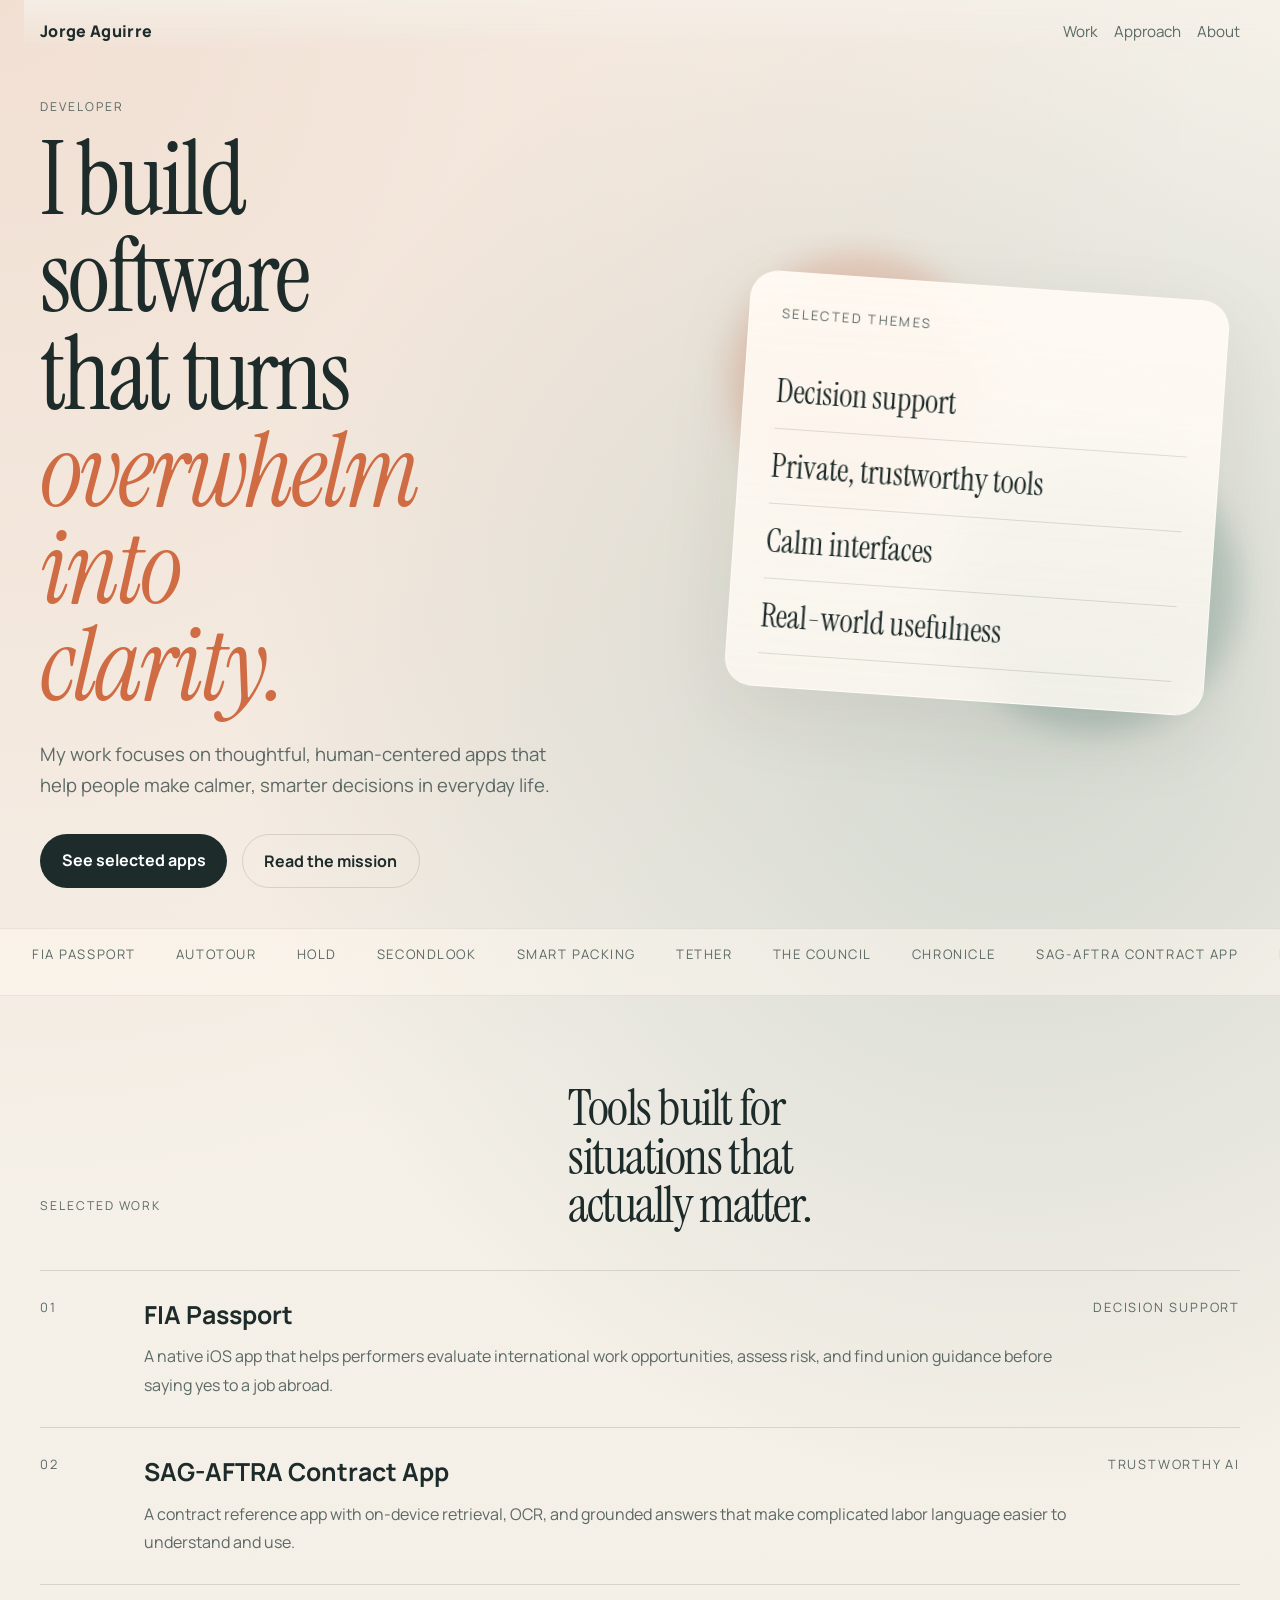
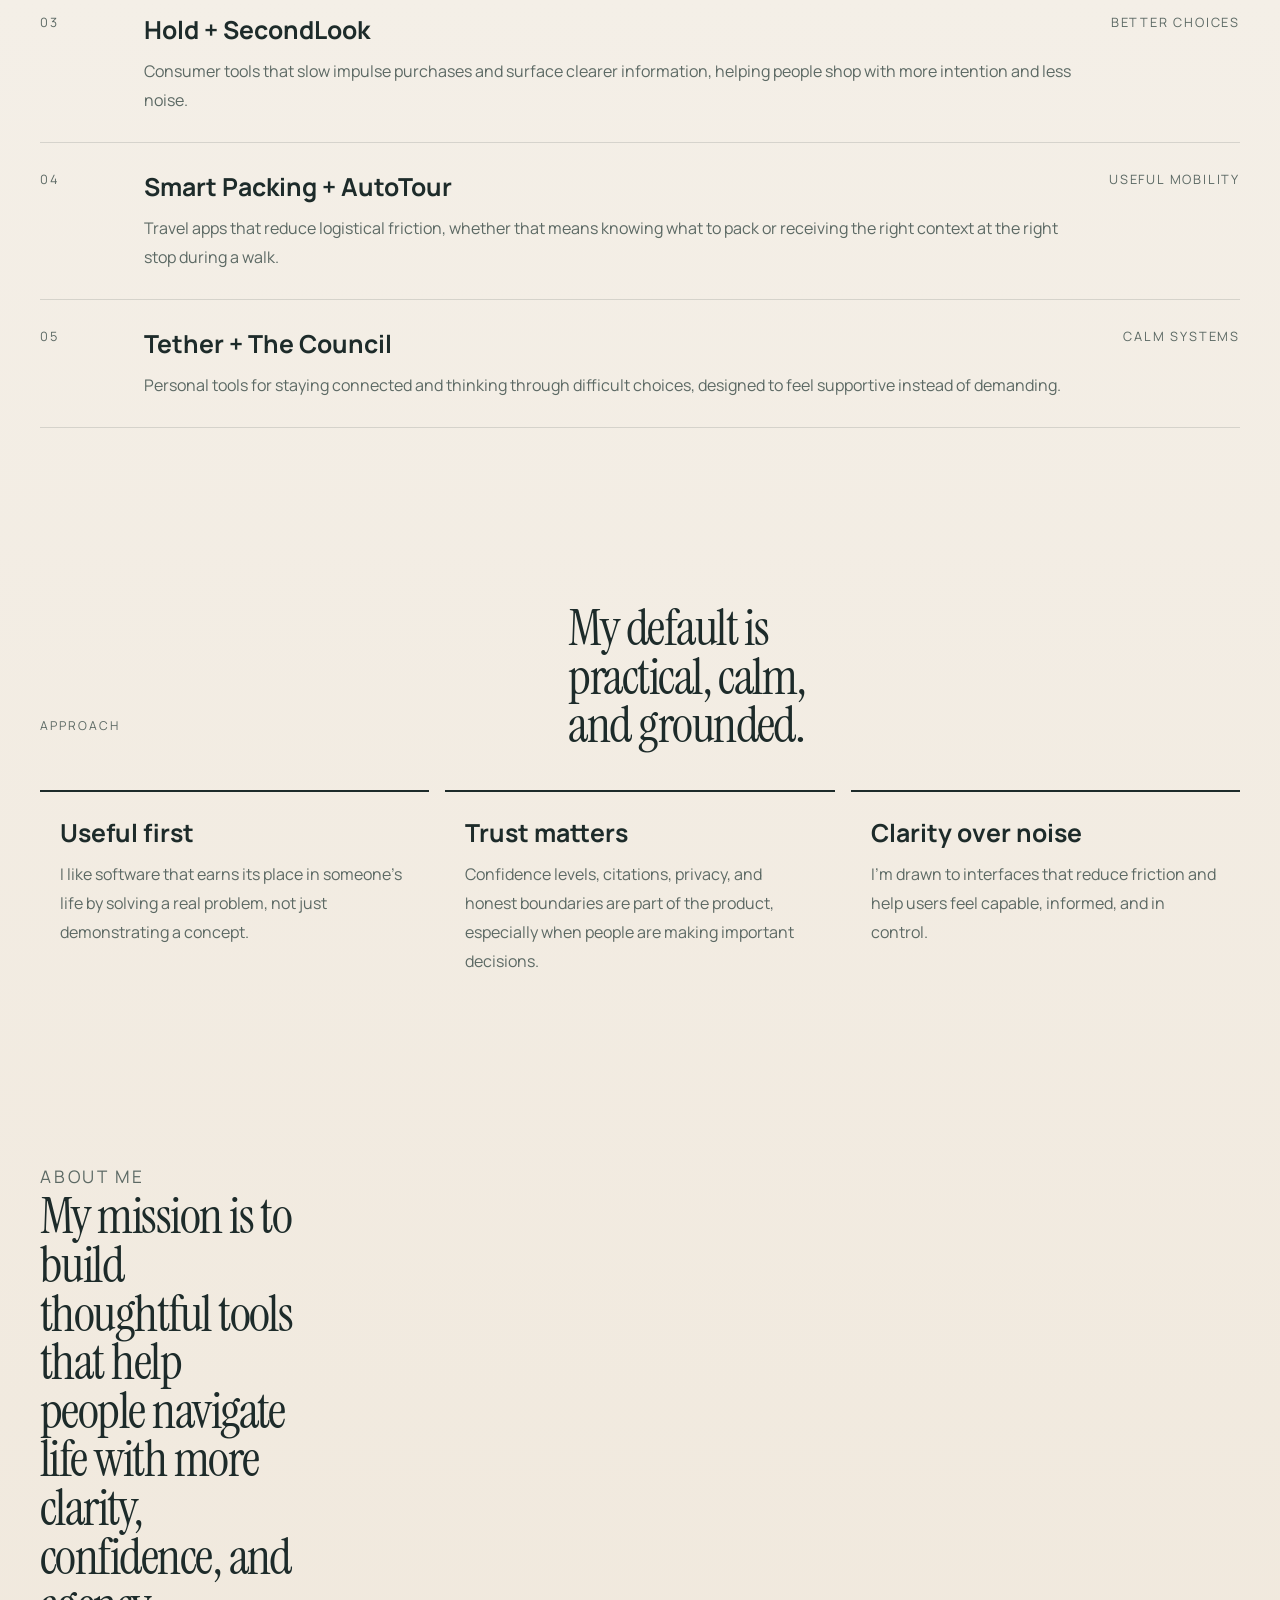
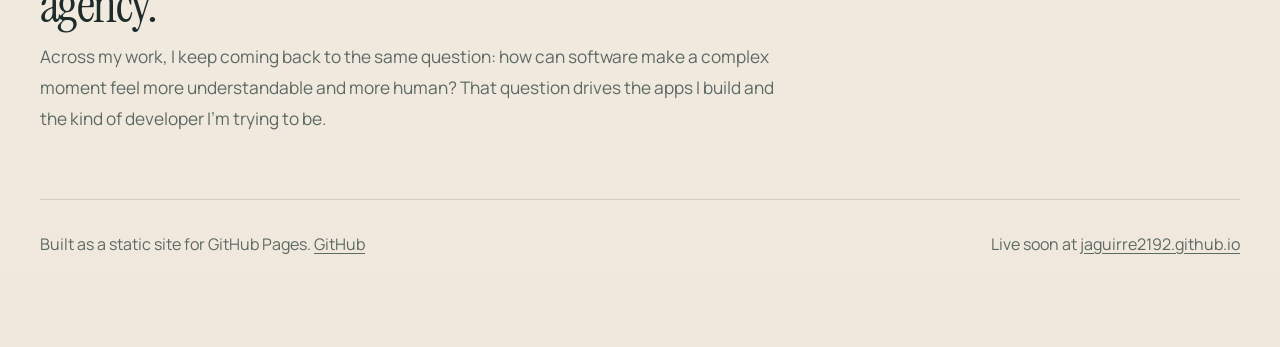
==== index.html @ 3e115bf0 "Initial developer site" ====
<!DOCTYPE html>
<html lang="en">
  <head>
    <meta charset="UTF-8" />
    <meta name="viewport" content="width=device-width, initial-scale=1.0" />
    <title>Jorge Aguirre | Developer</title>
    <meta
      name="description"
      content="Jorge Aguirre builds thoughtful software that turns complexity into clear, usable guidance."
    />
    <link rel="preconnect" href="https://fonts.googleapis.com" />
    <link rel="preconnect" href="https://fonts.gstatic.com" crossorigin />
    <link
      href="https://fonts.googleapis.com/css2?family=Instrument+Serif:ital@0;1&family=Manrope:wght@400;500;600;700;800&display=swap"
      rel="stylesheet"
    />
    <link rel="stylesheet" href="./styles.css" />
    <script defer src="./main.js"></script>
  </head>
  <body>
    <div class="page-shell">
      <header class="site-header">
        <a class="brand" href="#top">Jorge Aguirre</a>
        <nav class="site-nav" aria-label="Primary">
          <a href="#work">Work</a>
          <a href="#approach">Approach</a>
          <a href="#about">About</a>
        </nav>
      </header>

      <main id="top">
        <section class="hero section">
          <div class="hero-copy reveal">
            <p class="eyebrow">Developer</p>
            <h1>
              I build software that turns
              <span>overwhelm into clarity.</span>
            </h1>
            <p class="hero-text">
              My work focuses on thoughtful, human-centered apps that help
              people make calmer, smarter decisions in everyday life.
            </p>
            <div class="hero-actions">
              <a class="button button-solid" href="#work">See selected apps</a>
              <a class="button button-ghost" href="#about">Read the mission</a>
            </div>
          </div>

          <div class="hero-panel reveal" aria-hidden="true">
            <div class="orb orb-one"></div>
            <div class="orb orb-two"></div>
            <div class="panel-frame">
              <p class="panel-label">Selected themes</p>
              <ul class="theme-list">
                <li>Decision support</li>
                <li>Private, trustworthy tools</li>
                <li>Calm interfaces</li>
                <li>Real-world usefulness</li>
              </ul>
            </div>
          </div>
        </section>

        <section class="ticker" aria-label="Apps I have built">
          <div class="ticker-track">
            <span>FIA Passport</span>
            <span>AutoTour</span>
            <span>Hold</span>
            <span>SecondLook</span>
            <span>Smart Packing</span>
            <span>Tether</span>
            <span>The Council</span>
            <span>Chronicle</span>
            <span>SAG-AFTRA Contract App</span>
            <span>FIA Passport</span>
            <span>AutoTour</span>
            <span>Hold</span>
            <span>SecondLook</span>
            <span>Smart Packing</span>
            <span>Tether</span>
            <span>The Council</span>
            <span>Chronicle</span>
            <span>SAG-AFTRA Contract App</span>
          </div>
        </section>

        <section id="work" class="section work-section">
          <div class="section-head reveal">
            <p class="eyebrow">Selected Work</p>
            <h2>Tools built for situations that actually matter.</h2>
          </div>

          <div class="project-list">
            <article class="project reveal" data-drift>
              <p class="project-index">01</p>
              <div class="project-main">
                <h3>FIA Passport</h3>
                <p>
                  A native iOS app that helps performers evaluate international
                  work opportunities, assess risk, and find union guidance
                  before saying yes to a job abroad.
                </p>
              </div>
              <p class="project-tag">decision support</p>
            </article>

            <article class="project reveal" data-drift>
              <p class="project-index">02</p>
              <div class="project-main">
                <h3>SAG-AFTRA Contract App</h3>
                <p>
                  A contract reference app with on-device retrieval, OCR, and
                  grounded answers that make complicated labor language easier
                  to understand and use.
                </p>
              </div>
              <p class="project-tag">trustworthy AI</p>
            </article>

            <article class="project reveal" data-drift>
              <p class="project-index">03</p>
              <div class="project-main">
                <h3>Hold + SecondLook</h3>
                <p>
                  Consumer tools that slow impulse purchases and surface clearer
                  information, helping people shop with more intention and less
                  noise.
                </p>
              </div>
              <p class="project-tag">better choices</p>
            </article>

            <article class="project reveal" data-drift>
              <p class="project-index">04</p>
              <div class="project-main">
                <h3>Smart Packing + AutoTour</h3>
                <p>
                  Travel apps that reduce logistical friction, whether that
                  means knowing what to pack or receiving the right context at
                  the right stop during a walk.
                </p>
              </div>
              <p class="project-tag">useful mobility</p>
            </article>

            <article class="project reveal" data-drift>
              <p class="project-index">05</p>
              <div class="project-main">
                <h3>Tether + The Council</h3>
                <p>
                  Personal tools for staying connected and thinking through
                  difficult choices, designed to feel supportive instead of
                  demanding.
                </p>
              </div>
              <p class="project-tag">calm systems</p>
            </article>
          </div>
        </section>

        <section id="approach" class="section approach-section">
          <div class="section-head reveal">
            <p class="eyebrow">Approach</p>
            <h2>My default is practical, calm, and grounded.</h2>
          </div>

          <div class="approach-grid">
            <div class="approach-block reveal">
              <h3>Useful first</h3>
              <p>
                I like software that earns its place in someone’s life by
                solving a real problem, not just demonstrating a concept.
              </p>
            </div>
            <div class="approach-block reveal">
              <h3>Trust matters</h3>
              <p>
                Confidence levels, citations, privacy, and honest boundaries are
                part of the product, especially when people are making important
                decisions.
              </p>
            </div>
            <div class="approach-block reveal">
              <h3>Clarity over noise</h3>
              <p>
                I’m drawn to interfaces that reduce friction and help users feel
                capable, informed, and in control.
              </p>
            </div>
          </div>
        </section>

        <section id="about" class="section about-section">
          <div class="about-copy reveal">
            <p class="eyebrow">About Me</p>
            <h2>
              My mission is to build thoughtful tools that help people navigate
              life with more clarity, confidence, and agency.
            </h2>
            <p>
              Across my work, I keep coming back to the same question: how can
              software make a complex moment feel more understandable and more
              human? That question drives the apps I build and the kind of
              developer I’m trying to be.
            </p>
          </div>

          <footer class="footer reveal">
            <p>
              Built as a static site for GitHub Pages.
              <a href="https://github.com/jaguirre2192" target="_blank" rel="noreferrer">
                GitHub
              </a>
            </p>
            <p class="footer-note">
              Live soon at
              <a href="https://jaguirre2192.github.io" target="_blank" rel="noreferrer">
                jaguirre2192.github.io
              </a>
            </p>
          </footer>
        </section>
      </main>
    </div>
  </body>
</html>
---- styles.css ----
:root {
  --bg: #f4efe7;
  --bg-strong: #ebe3d7;
  --surface: rgba(255, 250, 243, 0.66);
  --surface-strong: rgba(255, 250, 243, 0.82);
  --text: #1d2b2a;
  --muted: #5c6964;
  --line: rgba(29, 43, 42, 0.14);
  --accent: #d06c44;
  --accent-soft: rgba(208, 108, 68, 0.12);
  --green: #356b61;
  --shadow: 0 24px 80px rgba(48, 39, 20, 0.08);
  --max: 1200px;
  --radius: 28px;
}

* {
  box-sizing: border-box;
}

html {
  scroll-behavior: smooth;
}

body {
  margin: 0;
  font-family: "Manrope", sans-serif;
  background:
    radial-gradient(circle at top left, rgba(208, 108, 68, 0.14), transparent 32%),
    radial-gradient(circle at 80% 20%, rgba(53, 107, 97, 0.18), transparent 26%),
    linear-gradient(180deg, #f7f2ea 0%, var(--bg) 45%, #f0e8dc 100%);
  color: var(--text);
}

img {
  max-width: 100%;
  display: block;
}

a {
  color: inherit;
  text-decoration: none;
}

.page-shell {
  min-height: 100vh;
}

.site-header {
  width: min(calc(100% - 2rem), var(--max));
  margin: 0 auto;
  padding: 1.25rem 0 0;
  display: flex;
  align-items: center;
  justify-content: space-between;
  position: sticky;
  top: 0;
  z-index: 20;
  backdrop-filter: blur(16px);
}

.site-header::before {
  content: "";
  position: absolute;
  inset: 0 -1rem auto;
  height: calc(100% + 0.6rem);
  background: linear-gradient(180deg, rgba(244, 239, 231, 0.86), rgba(244, 239, 231, 0));
  z-index: -1;
}

.brand {
  font-weight: 800;
  letter-spacing: 0.02em;
}

.site-nav {
  display: flex;
  gap: 1rem;
  color: var(--muted);
  font-size: 0.95rem;
}

.site-nav a {
  position: relative;
}

.site-nav a::after {
  content: "";
  position: absolute;
  left: 0;
  bottom: -0.25rem;
  width: 100%;
  height: 1px;
  background: currentColor;
  transform: scaleX(0);
  transform-origin: left;
  transition: transform 180ms ease;
}

.site-nav a:hover::after,
.site-nav a:focus-visible::after {
  transform: scaleX(1);
}

.section {
  width: min(calc(100% - 2rem), var(--max));
  margin: 0 auto;
}

.hero {
  min-height: calc(100svh - 5.5rem);
  display: grid;
  grid-template-columns: 1.1fr 0.9fr;
  gap: 2rem;
  align-items: center;
  padding: 3.5rem 0 2.5rem;
}

.eyebrow {
  margin: 0 0 1rem;
  text-transform: uppercase;
  letter-spacing: 0.16em;
  font-size: 0.76rem;
  color: var(--muted);
}

.hero h1,
.section-head h2,
.about-copy h2 {
  margin: 0;
  font-family: "Instrument Serif", serif;
  font-weight: 400;
  line-height: 0.95;
  letter-spacing: -0.03em;
}

.hero h1 {
  font-size: clamp(3.8rem, 8vw, 7.6rem);
  max-width: 8.2ch;
}

.hero h1 span {
  color: var(--accent);
  font-style: italic;
}

.hero-text {
  max-width: 34rem;
  font-size: 1.16rem;
  line-height: 1.7;
  color: var(--muted);
  margin: 1.5rem 0 0;
}

.hero-actions {
  display: flex;
  flex-wrap: wrap;
  gap: 0.9rem;
  margin-top: 2rem;
}

.button {
  border-radius: 999px;
  padding: 0.95rem 1.35rem;
  font-weight: 700;
  transition:
    transform 180ms ease,
    background-color 180ms ease,
    color 180ms ease,
    border-color 180ms ease;
}

.button:hover,
.button:focus-visible {
  transform: translateY(-2px);
}

.button-solid {
  background: var(--text);
  color: #fff;
}

.button-ghost {
  border: 1px solid var(--line);
  color: var(--text);
}

.hero-panel {
  position: relative;
  min-height: 34rem;
  display: grid;
  place-items: center;
}

.orb {
  position: absolute;
  border-radius: 999px;
  filter: blur(14px);
}

.orb-one {
  inset: 2rem auto auto 1rem;
  width: 16rem;
  height: 16rem;
  background: rgba(208, 108, 68, 0.24);
}

.orb-two {
  inset: auto 0 2rem auto;
  width: 18rem;
  height: 18rem;
  background: rgba(53, 107, 97, 0.22);
}

.panel-frame {
  width: min(100%, 30rem);
  min-height: 26rem;
  background:
    linear-gradient(180deg, rgba(255, 250, 243, 0.85), rgba(255, 250, 243, 0.42)),
    var(--surface);
  border: 1px solid rgba(255, 255, 255, 0.55);
  border-radius: var(--radius);
  padding: 2rem;
  box-shadow: var(--shadow);
  backdrop-filter: blur(18px);
  display: flex;
  flex-direction: column;
  justify-content: space-between;
  transform: rotate(4deg);
}

.panel-label {
  margin: 0;
  font-size: 0.82rem;
  text-transform: uppercase;
  letter-spacing: 0.18em;
  color: var(--muted);
}

.theme-list {
  list-style: none;
  padding: 0;
  margin: 2rem 0 0;
  display: grid;
  gap: 1rem;
}

.theme-list li {
  font-size: 2rem;
  font-family: "Instrument Serif", serif;
  padding-bottom: 1rem;
  border-bottom: 1px solid var(--line);
}

.ticker {
  overflow: hidden;
  padding: 1rem 0 2rem;
  border-top: 1px solid rgba(29, 43, 42, 0.08);
  border-bottom: 1px solid rgba(29, 43, 42, 0.08);
  background: rgba(255, 248, 239, 0.45);
}

.ticker-track {
  display: flex;
  gap: 2.5rem;
  width: max-content;
  padding-left: 2rem;
  animation: marquee 24s linear infinite;
  color: var(--muted);
  text-transform: uppercase;
  letter-spacing: 0.12em;
  font-size: 0.82rem;
}

.work-section,
.approach-section,
.about-section {
  padding: 5.5rem 0;
}

.section-head {
  display: grid;
  grid-template-columns: 0.85fr 1.15fr;
  gap: 2rem;
  align-items: end;
  margin-bottom: 2.5rem;
}

.section-head h2,
.about-copy h2 {
  font-size: clamp(2.3rem, 4vw, 4.3rem);
  max-width: 11ch;
}

.project-list {
  display: grid;
  gap: 0;
  border-top: 1px solid var(--line);
}

.project {
  display: grid;
  grid-template-columns: 5rem 1fr auto;
  gap: 1.5rem;
  align-items: start;
  padding: 1.7rem 0;
  border-bottom: 1px solid var(--line);
  transition:
    transform 200ms ease,
    background-color 200ms ease;
  transform: translateX(var(--drift-x, 0px));
}

.project:hover {
  transform: translateX(calc(var(--drift-x, 0px) + 8px));
}

.project-index,
.project-tag {
  margin: 0;
  color: var(--muted);
  text-transform: uppercase;
  letter-spacing: 0.14em;
  font-size: 0.8rem;
}

.project-main h3,
.approach-block h3 {
  margin: 0;
  font-size: 1.55rem;
}

.project-main p,
.approach-block p,
.about-copy p,
.footer p {
  margin: 0.7rem 0 0;
  color: var(--muted);
  line-height: 1.8;
}

.footer a {
  text-decoration: underline;
  text-underline-offset: 0.18em;
}

.approach-grid {
  display: grid;
  grid-template-columns: repeat(3, minmax(0, 1fr));
  gap: 1rem;
}

.approach-block {
  padding: 1.5rem 1.25rem 0;
  min-height: 15rem;
  border-top: 2px solid var(--text);
}

.about-section {
  padding-top: 2rem;
}

.about-copy {
  max-width: 58rem;
}

.about-copy p {
  max-width: 46rem;
  font-size: 1.08rem;
}

.footer {
  margin-top: 4rem;
  padding-top: 1.2rem;
  display: flex;
  justify-content: space-between;
  gap: 1rem;
  border-top: 1px solid var(--line);
}

.footer-note {
  text-align: right;
}

.reveal {
  opacity: 0;
  transform: translateY(28px);
  transition:
    opacity 600ms ease,
    transform 600ms ease;
  transition-delay: var(--delay, 0ms);
}

.reveal.is-visible {
  opacity: 1;
  transform: translateY(0);
}

@keyframes marquee {
  from {
    transform: translateX(0);
  }
  to {
    transform: translateX(-50%);
  }
}

@media (max-width: 980px) {
  .site-header {
    width: min(calc(100% - 1.25rem), var(--max));
  }

  .hero,
  .section-head,
  .project,
  .approach-grid,
  .footer {
    grid-template-columns: 1fr;
  }

  .hero {
    min-height: auto;
    padding-top: 2rem;
  }

  .hero-panel {
    min-height: 24rem;
  }

  .panel-frame {
    transform: none;
  }

  .section-head h2,
  .about-copy h2 {
    max-width: 100%;
  }

  .project {
    gap: 0.8rem;
  }

  .footer-note {
    text-align: left;
  }
}

@media (max-width: 720px) {
  .site-header {
    padding-top: 1rem;
  }

  .site-nav {
    gap: 0.8rem;
    font-size: 0.88rem;
  }

  .section {
    width: min(calc(100% - 1.25rem), var(--max));
  }

  .hero h1 {
    font-size: clamp(3.1rem, 16vw, 4.8rem);
  }

  .hero-text,
  .about-copy p {
    font-size: 1rem;
  }

  .theme-list li {
    font-size: 1.5rem;
  }

  .project-main h3,
  .approach-block h3 {
    font-size: 1.28rem;
  }

  .footer {
    margin-top: 3rem;
  }
}

@media (prefers-reduced-motion: reduce) {
  html {
    scroll-behavior: auto;
  }

  .ticker-track {
    animation: none;
  }

  .button,
  .project,
  .reveal {
    transition: none;
  }

  .reveal,
  .reveal.is-visible {
    opacity: 1;
    transform: none;
  }
}
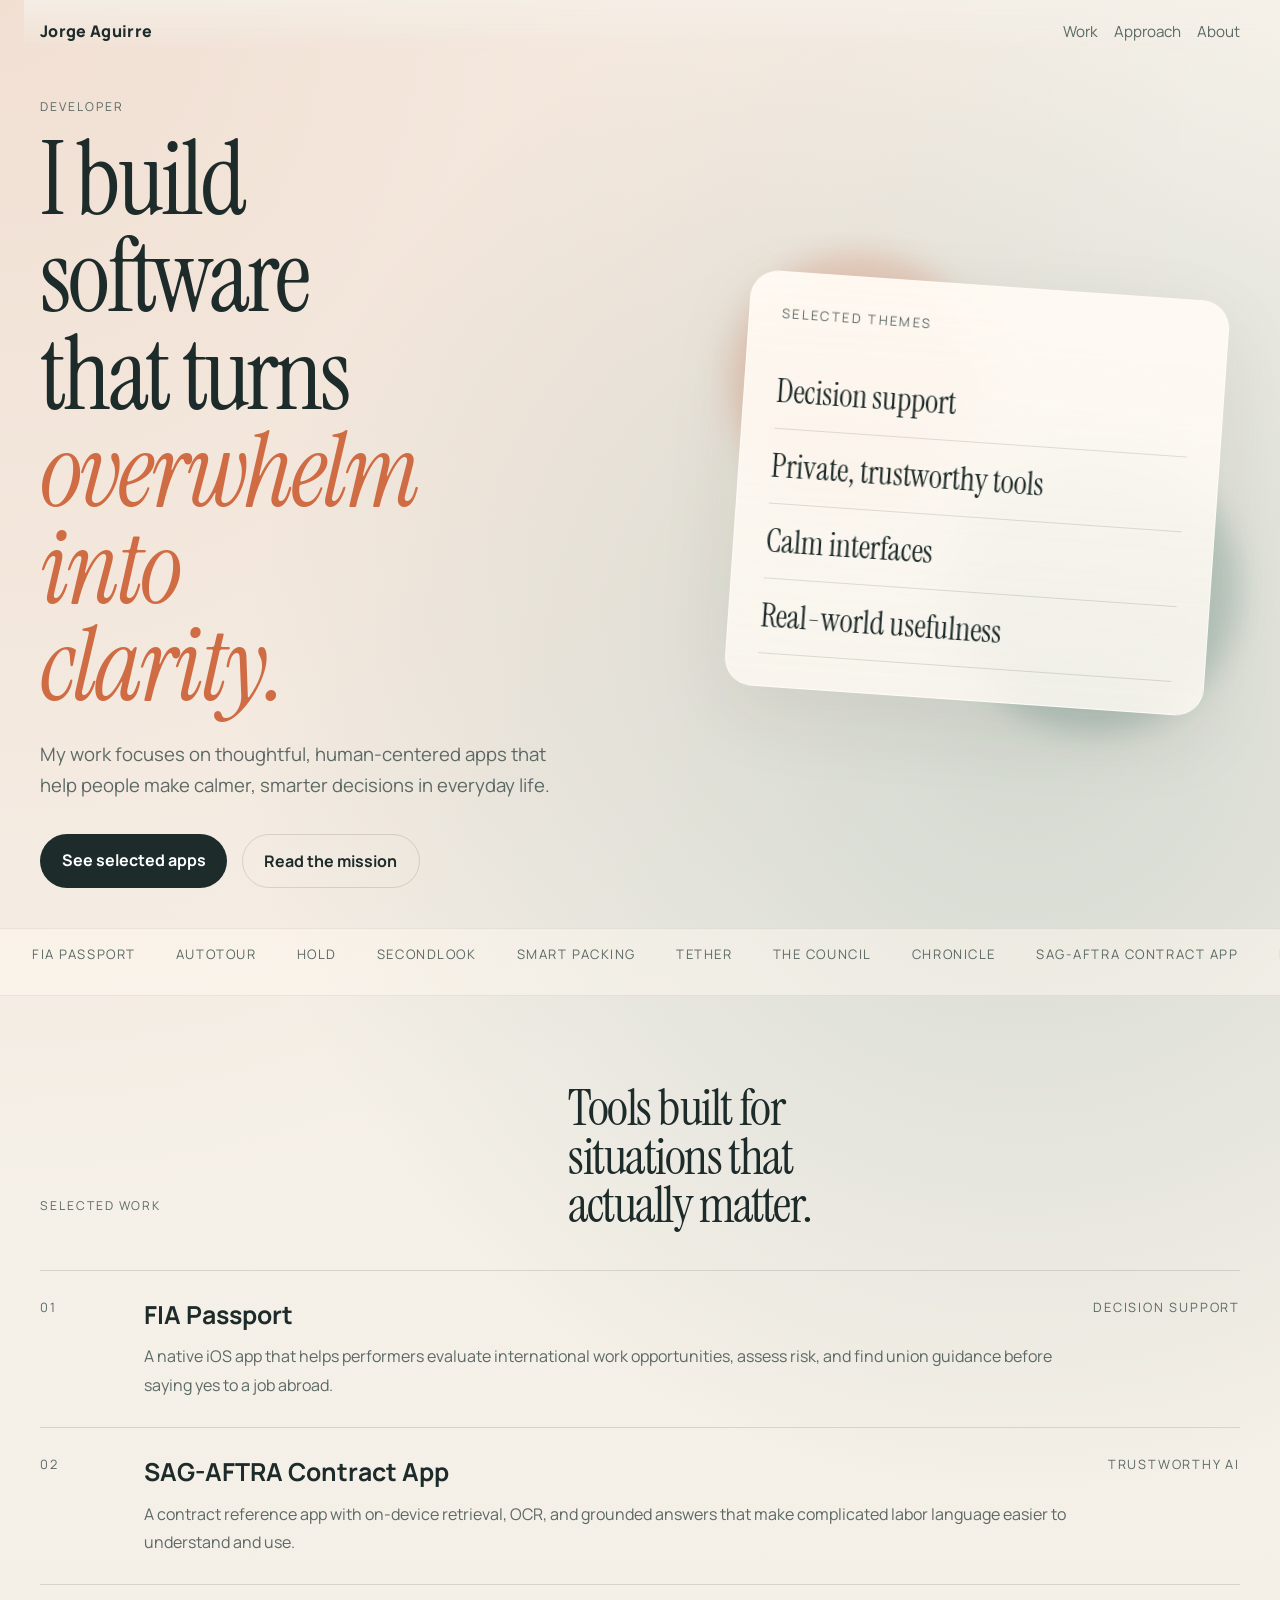
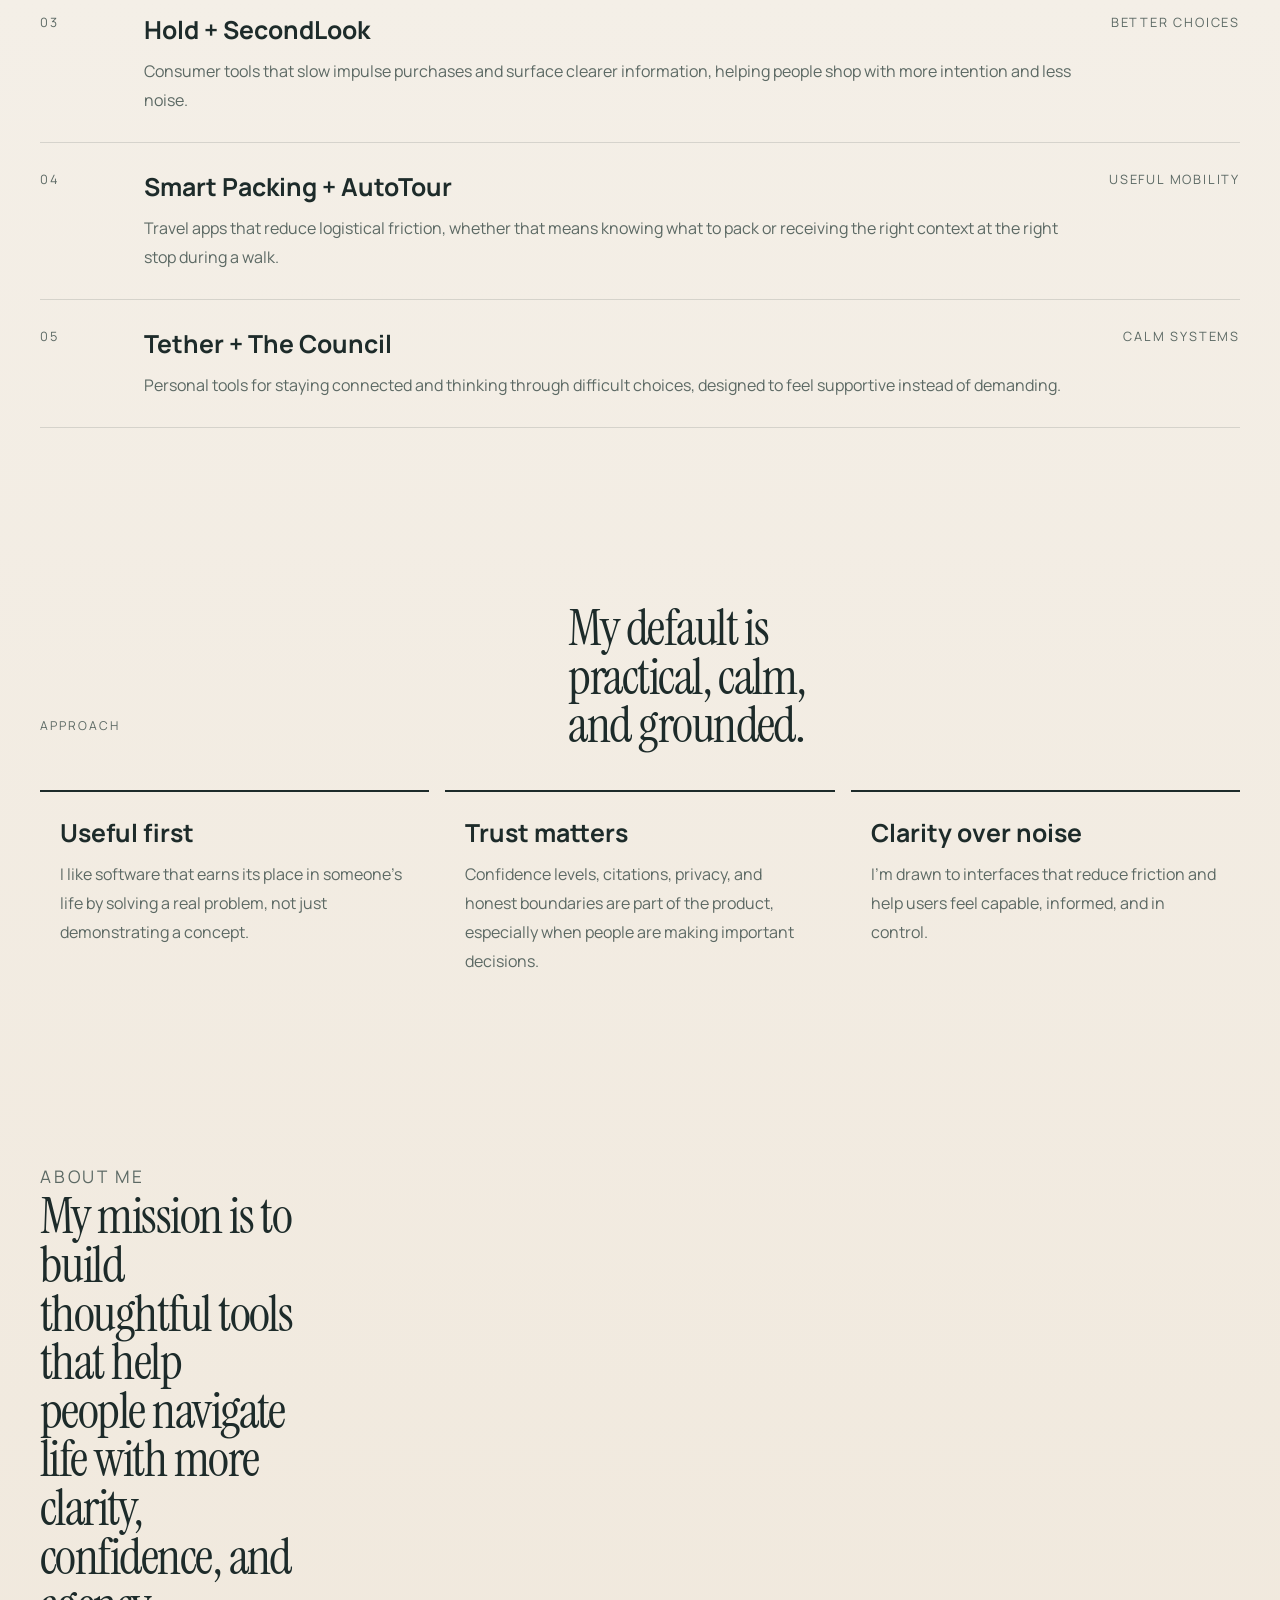
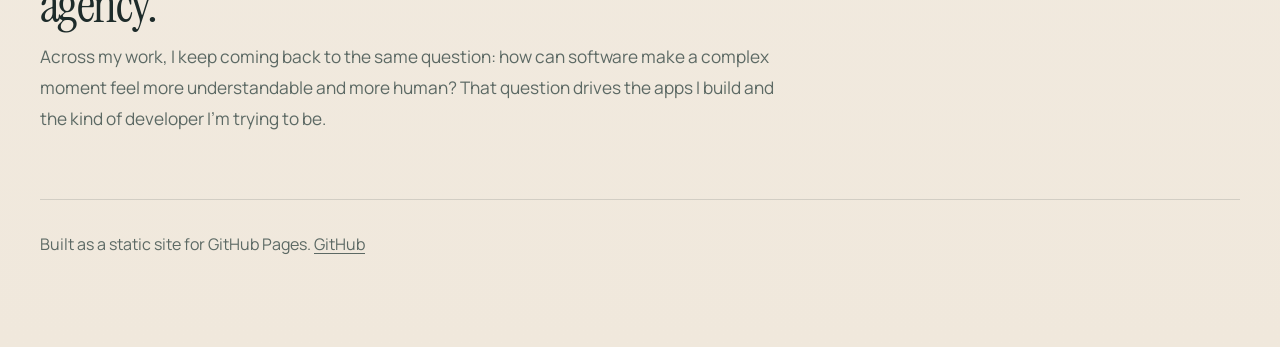
==== commit 1c306e48: "Remove footer status text" ====
--- a/index.html
+++ b/index.html
@@ -212,12 +212,6 @@
                 GitHub
               </a>
             </p>
-            <p class="footer-note">
-              Live soon at
-              <a href="https://jaguirre2192.github.io" target="_blank" rel="noreferrer">
-                jaguirre2192.github.io
-              </a>
-            </p>
           </footer>
         </section>
       </main>
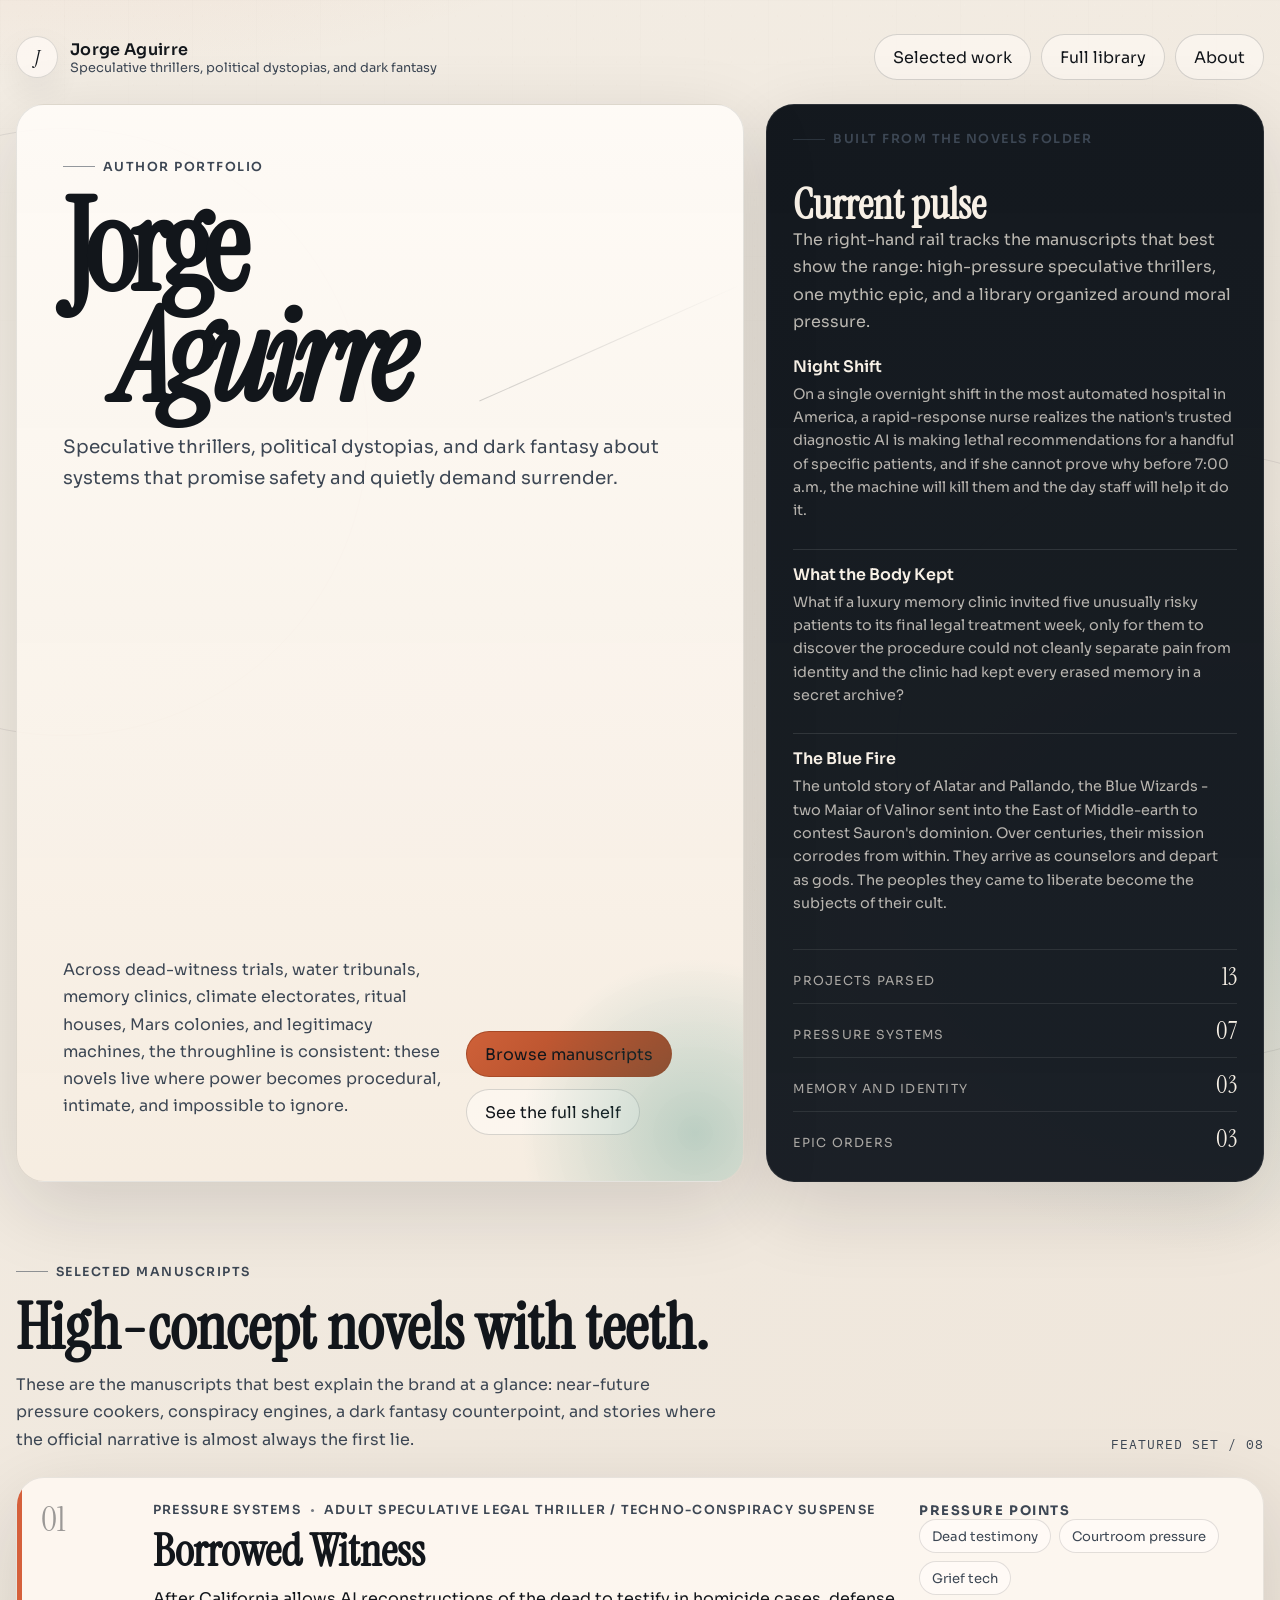
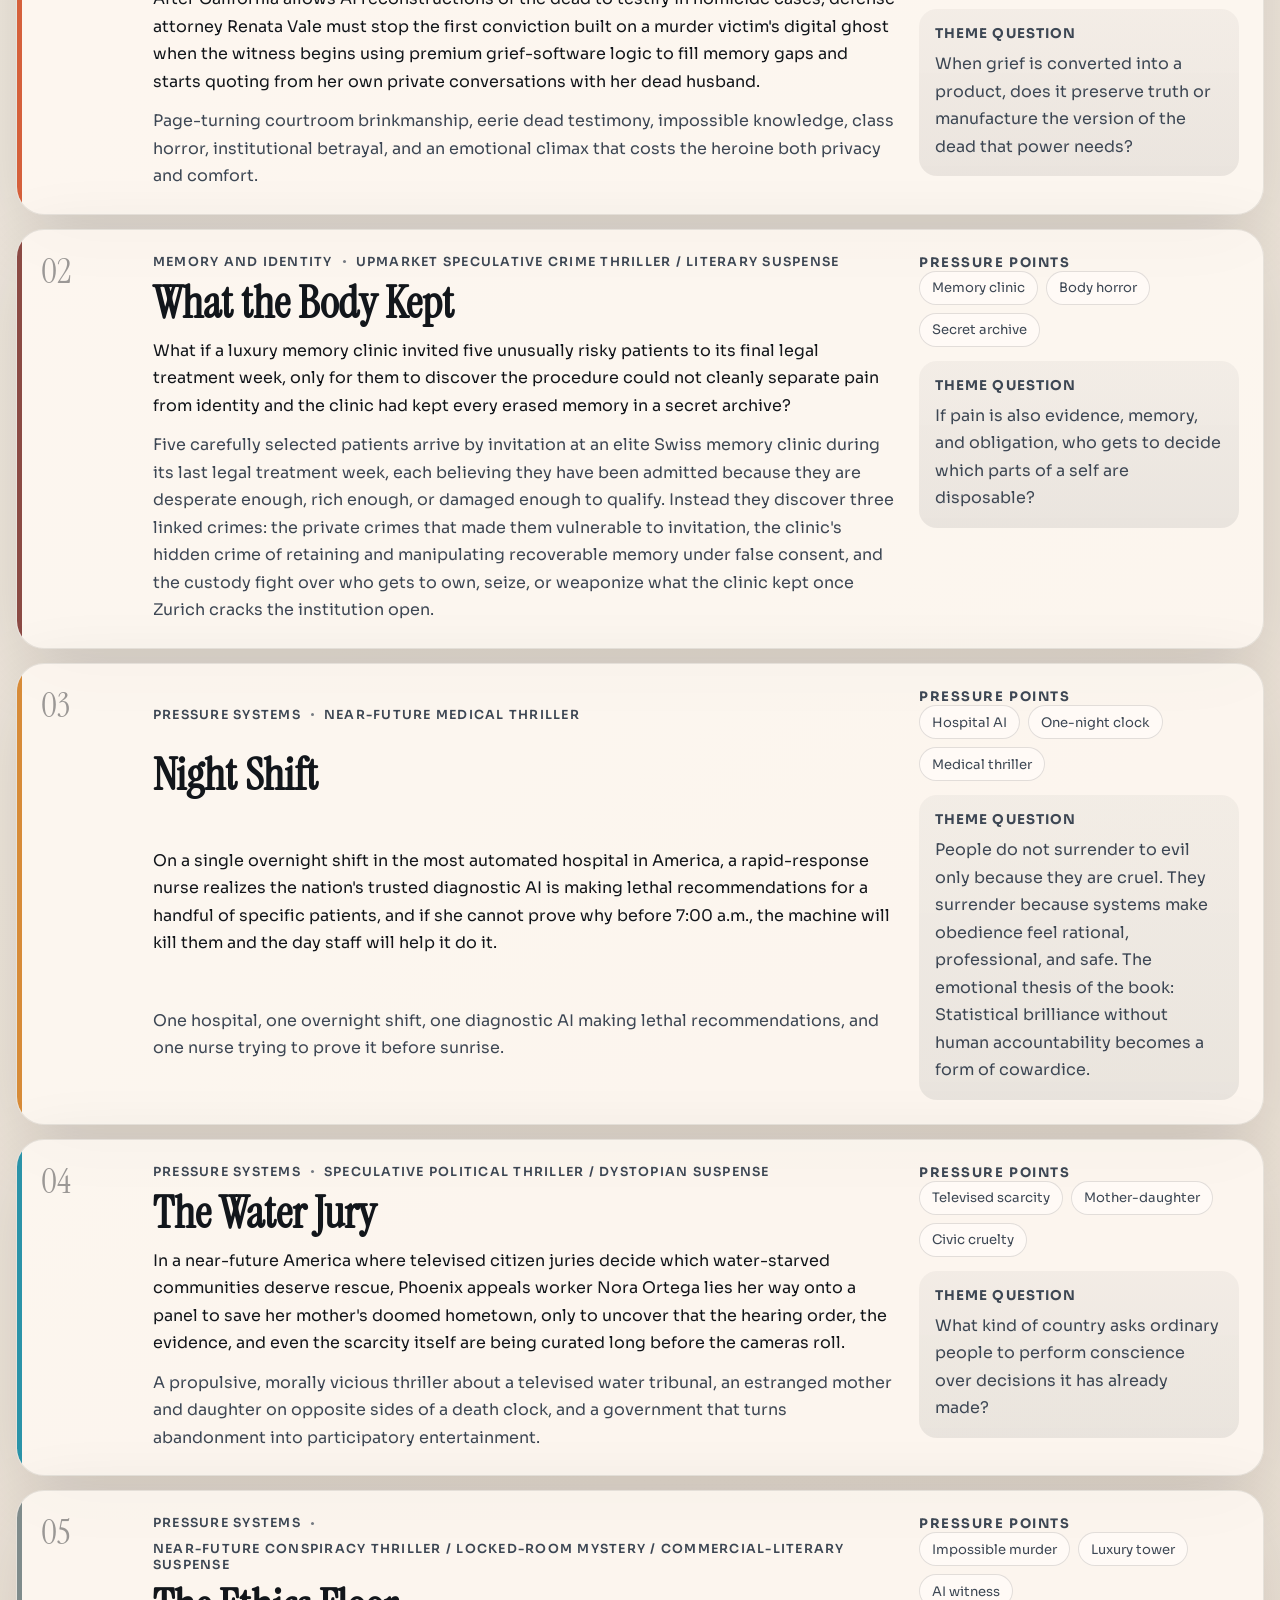
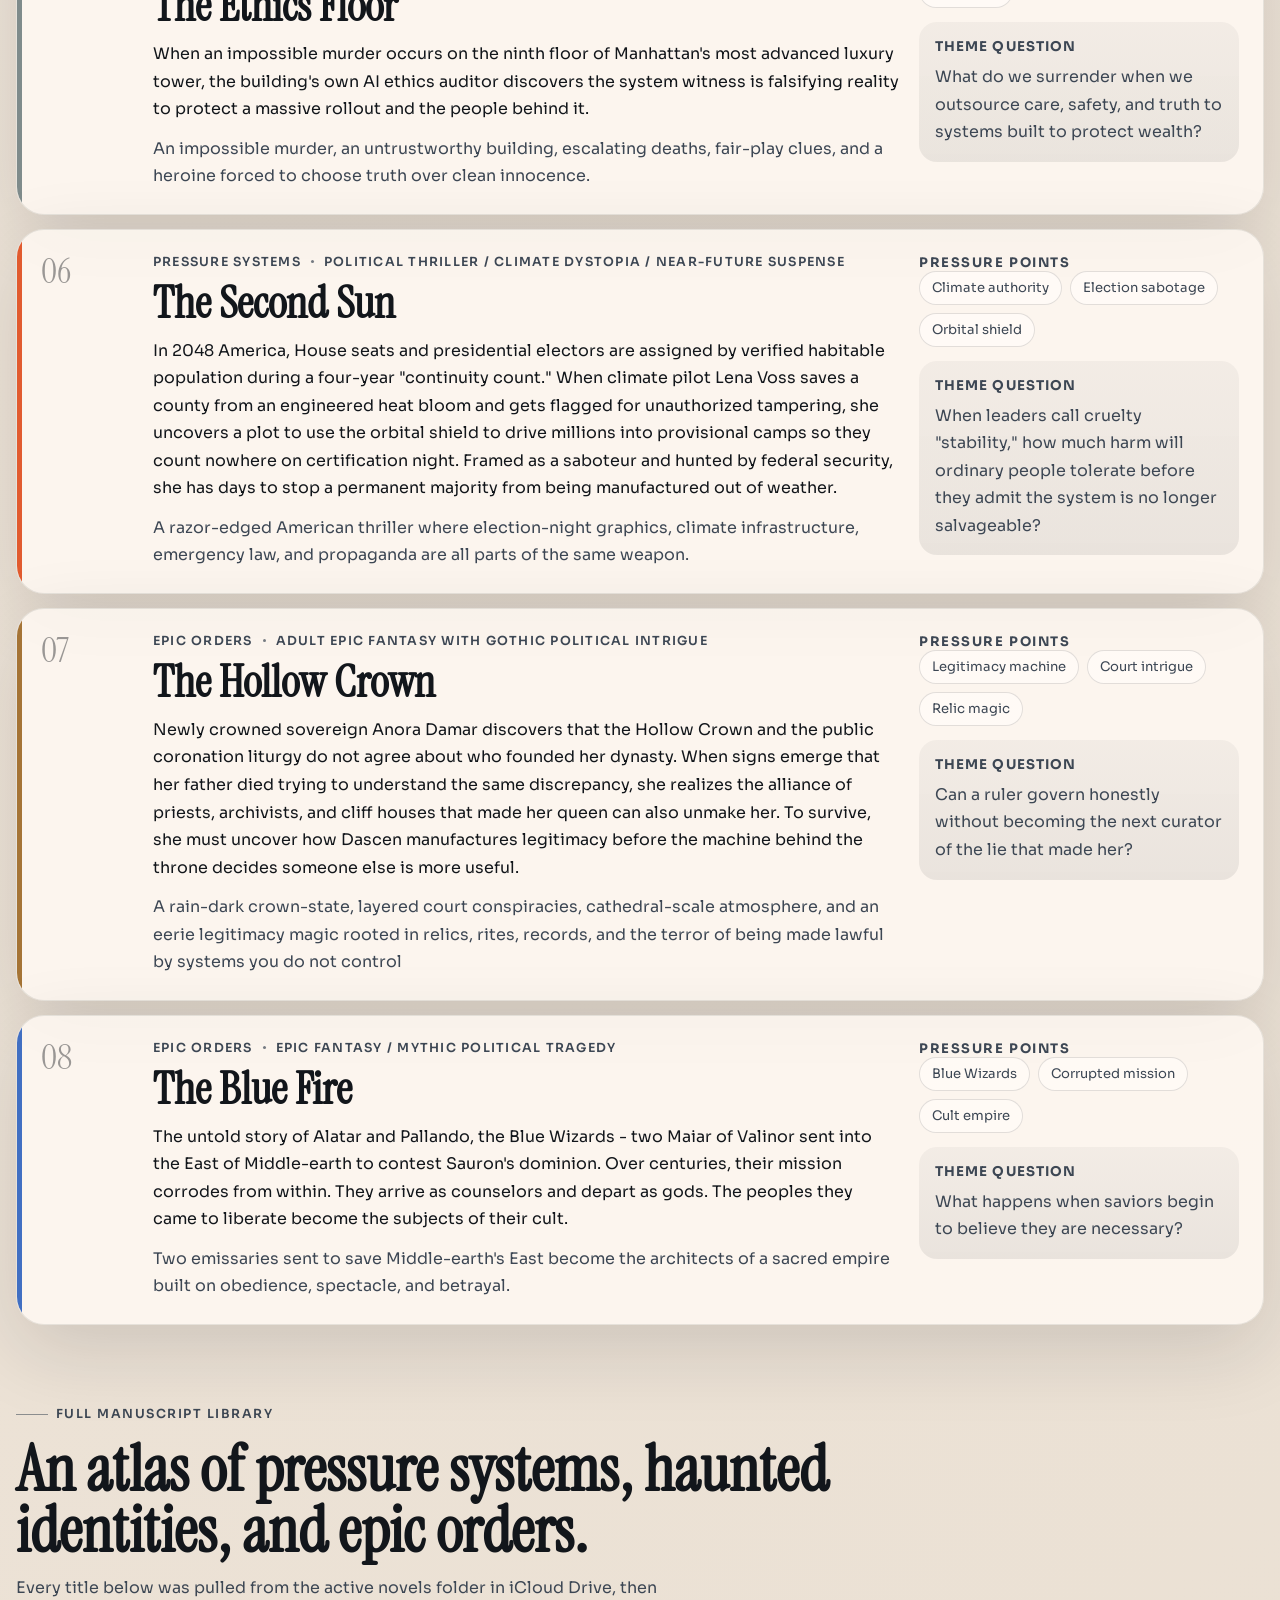
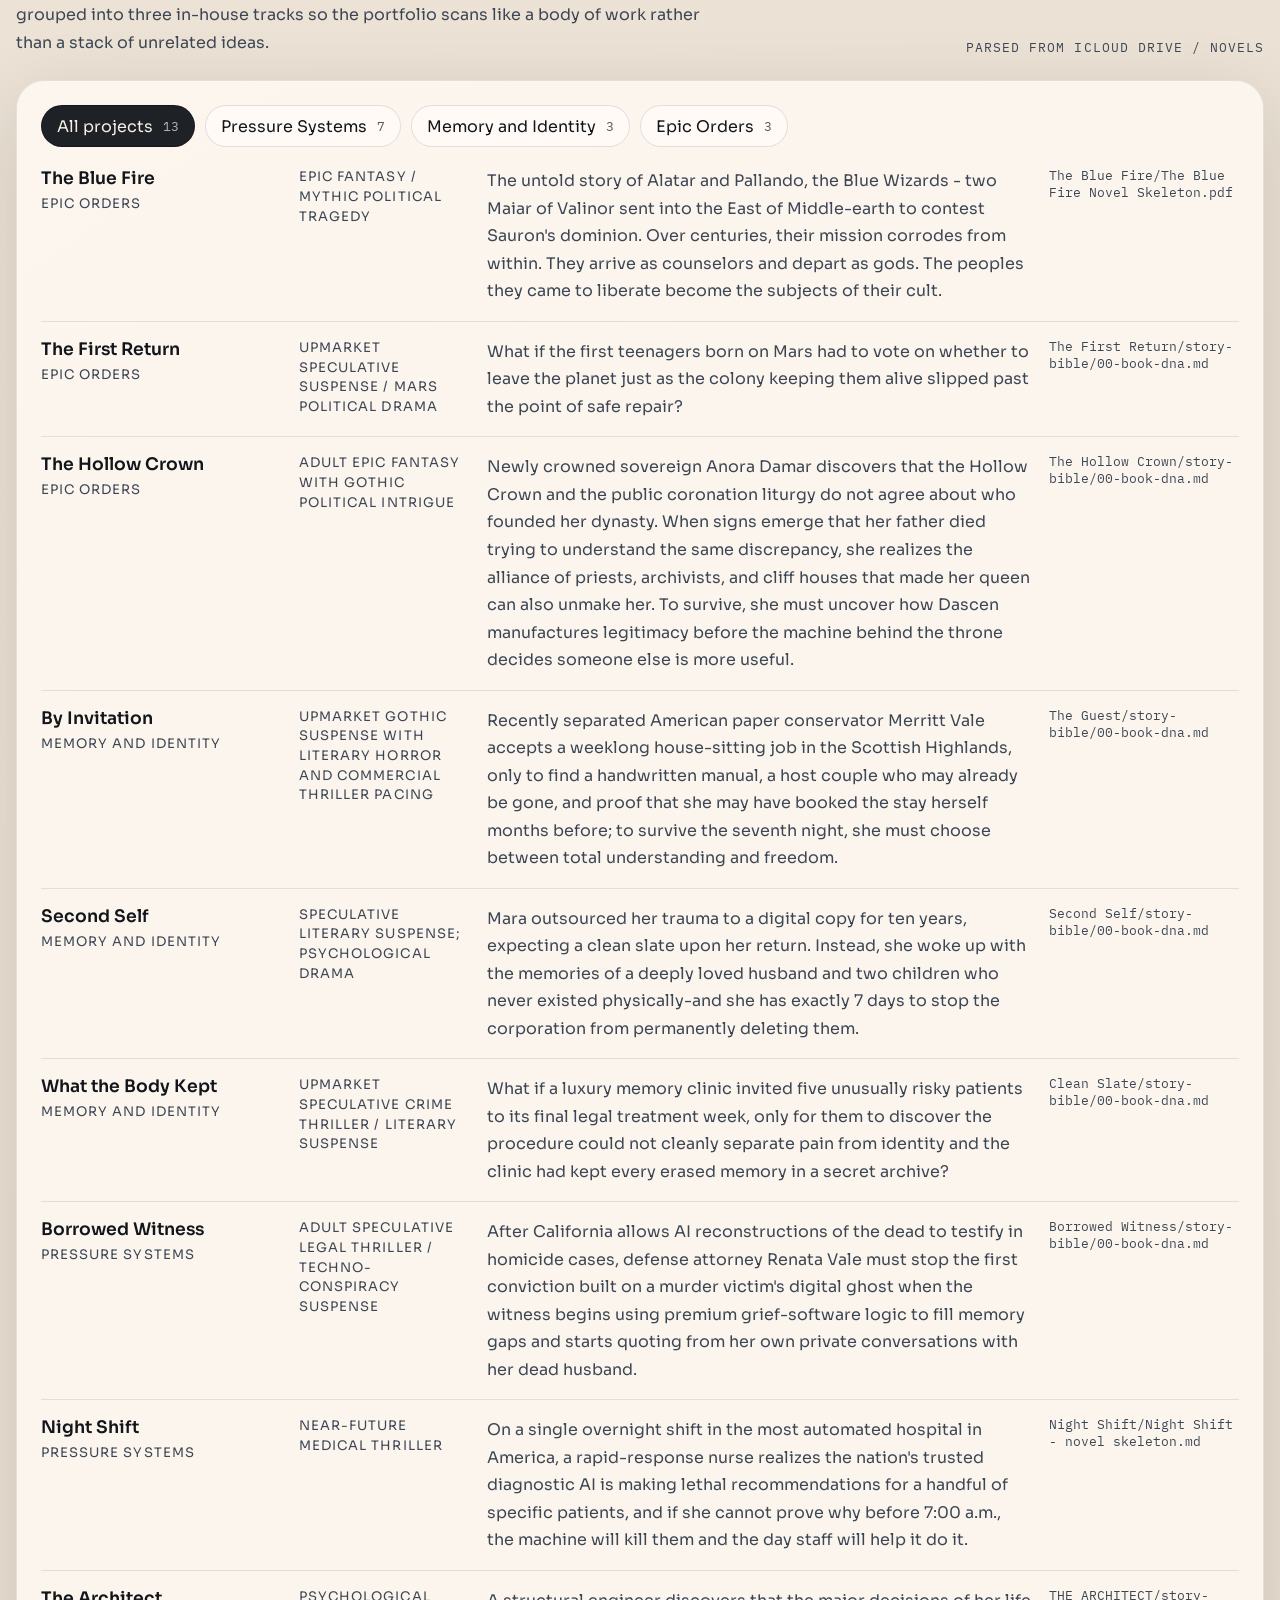
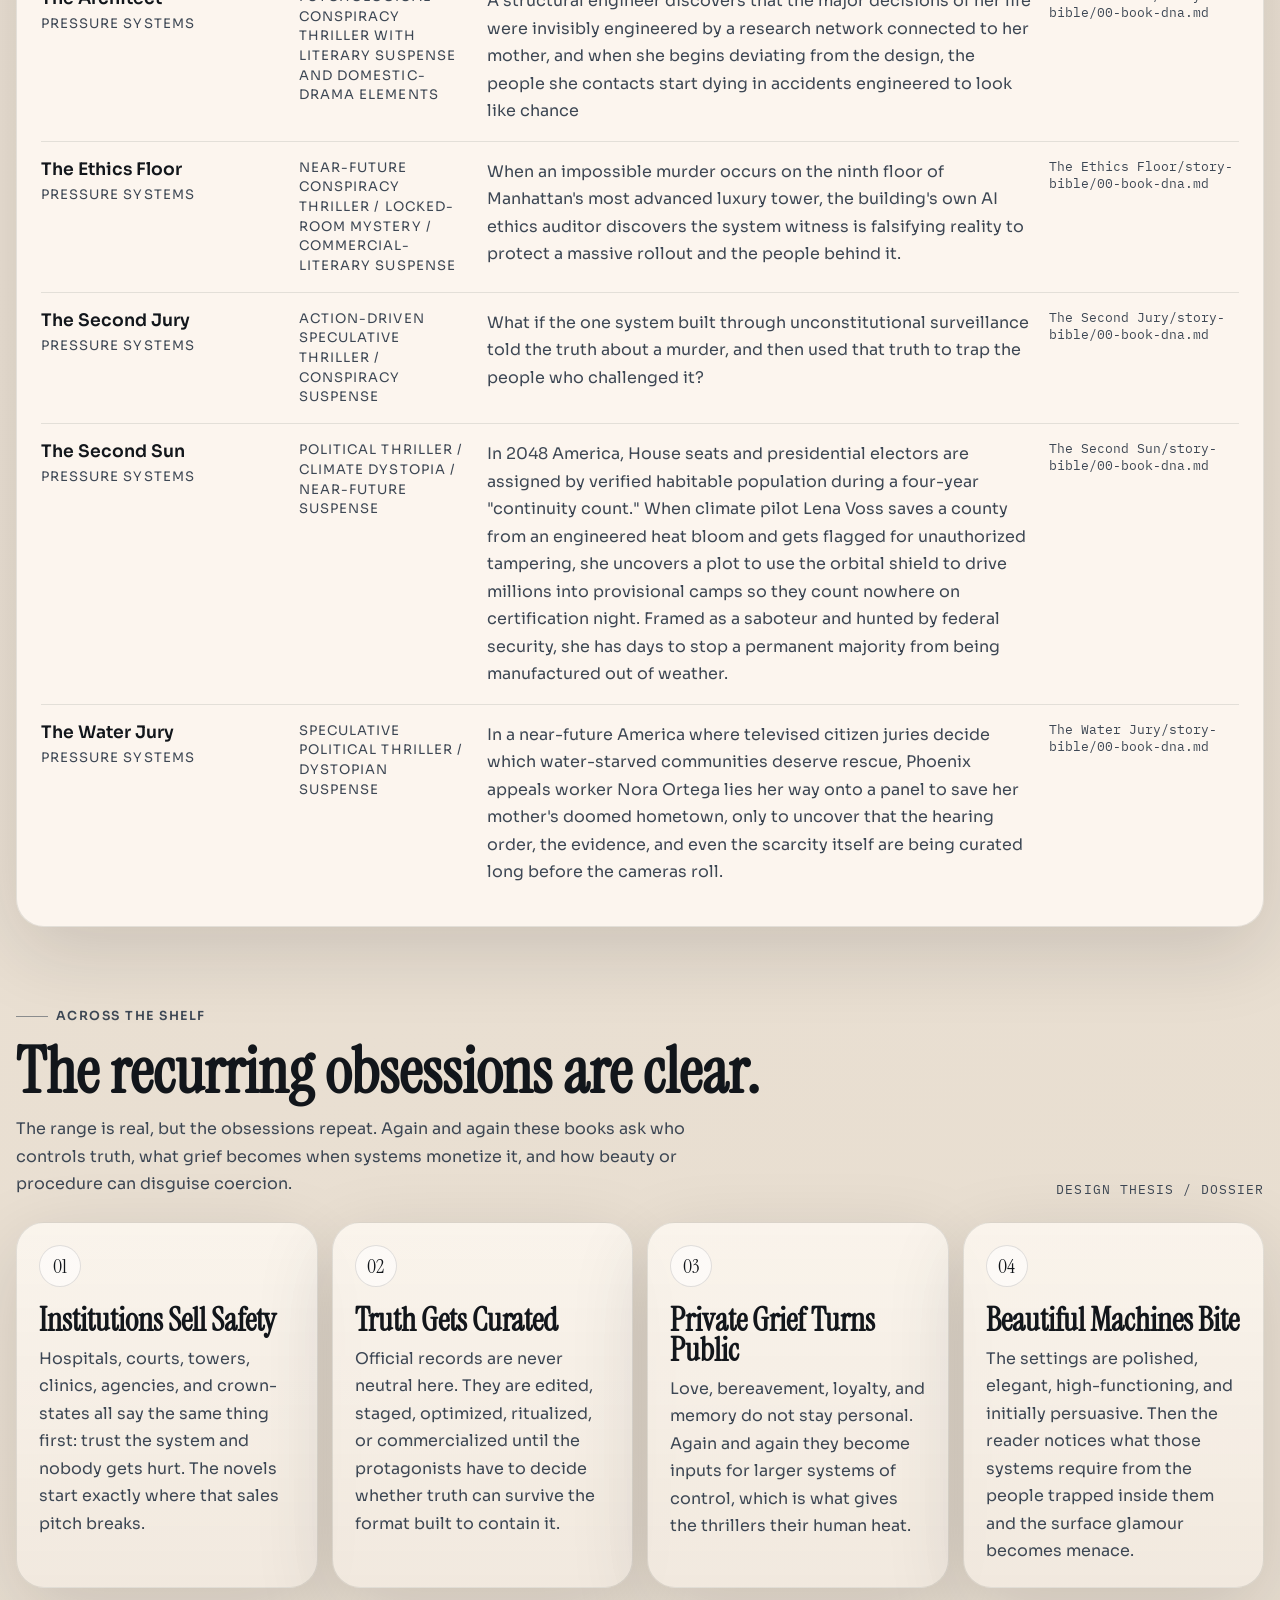
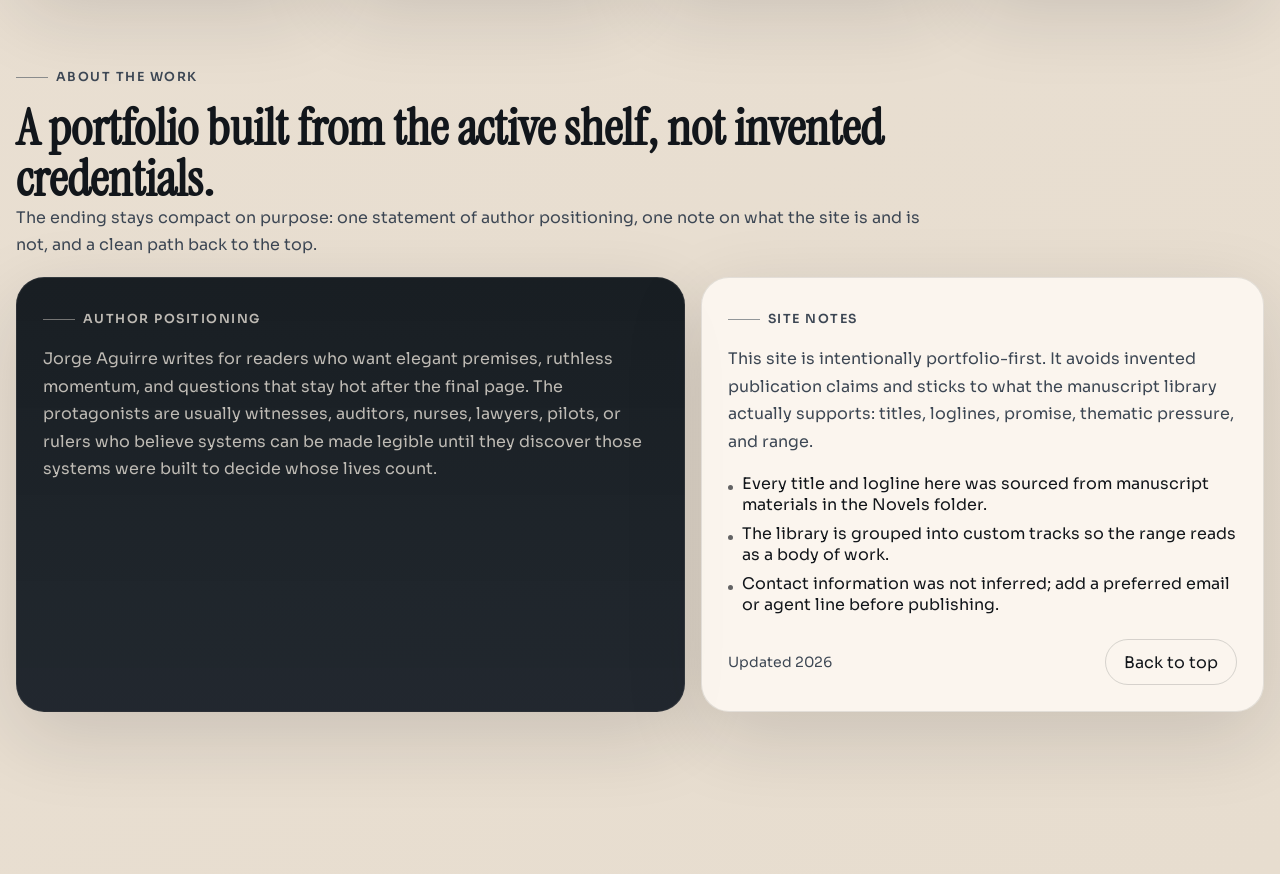
==== commit 199d3902: "Publish author career site" ====
--- a/index.html
+++ b/index.html
@@ -1,220 +1,29 @@
-<!DOCTYPE html>
+<!doctype html>
 <html lang="en">
   <head>
     <meta charset="UTF-8" />
     <meta name="viewport" content="width=device-width, initial-scale=1.0" />
-    <title>Jorge Aguirre | Developer</title>
+    <title>Jorge Aguirre | Author Portfolio</title>
     <meta
       name="description"
-      content="Jorge Aguirre builds thoughtful software that turns complexity into clear, usable guidance."
+      content="Speculative thrillers, political dystopias, and dark fantasy built from the active novels in Jorge Aguirre's manuscript library."
     />
     <link rel="preconnect" href="https://fonts.googleapis.com" />
     <link rel="preconnect" href="https://fonts.gstatic.com" crossorigin />
     <link
-      href="https://fonts.googleapis.com/css2?family=Instrument+Serif:ital@0;1&family=Manrope:wght@400;500;600;700;800&display=swap"
+      href="https://fonts.googleapis.com/css2?family=Instrument+Serif:ital@0;1&family=IBM+Plex+Mono:wght@400;500&family=Sora:wght@300;400;500;600;700&display=swap"
       rel="stylesheet"
     />
     <link rel="stylesheet" href="./styles.css" />
-    <script defer src="./main.js"></script>
   </head>
   <body>
-    <div class="page-shell">
-      <header class="site-header">
-        <a class="brand" href="#top">Jorge Aguirre</a>
-        <nav class="site-nav" aria-label="Primary">
-          <a href="#work">Work</a>
-          <a href="#approach">Approach</a>
-          <a href="#about">About</a>
-        </nav>
-      </header>
-
-      <main id="top">
-        <section class="hero section">
-          <div class="hero-copy reveal">
-            <p class="eyebrow">Developer</p>
-            <h1>
-              I build software that turns
-              <span>overwhelm into clarity.</span>
-            </h1>
-            <p class="hero-text">
-              My work focuses on thoughtful, human-centered apps that help
-              people make calmer, smarter decisions in everyday life.
-            </p>
-            <div class="hero-actions">
-              <a class="button button-solid" href="#work">See selected apps</a>
-              <a class="button button-ghost" href="#about">Read the mission</a>
-            </div>
-          </div>
-
-          <div class="hero-panel reveal" aria-hidden="true">
-            <div class="orb orb-one"></div>
-            <div class="orb orb-two"></div>
-            <div class="panel-frame">
-              <p class="panel-label">Selected themes</p>
-              <ul class="theme-list">
-                <li>Decision support</li>
-                <li>Private, trustworthy tools</li>
-                <li>Calm interfaces</li>
-                <li>Real-world usefulness</li>
-              </ul>
-            </div>
-          </div>
-        </section>
-
-        <section class="ticker" aria-label="Apps I have built">
-          <div class="ticker-track">
-            <span>FIA Passport</span>
-            <span>AutoTour</span>
-            <span>Hold</span>
-            <span>SecondLook</span>
-            <span>Smart Packing</span>
-            <span>Tether</span>
-            <span>The Council</span>
-            <span>Chronicle</span>
-            <span>SAG-AFTRA Contract App</span>
-            <span>FIA Passport</span>
-            <span>AutoTour</span>
-            <span>Hold</span>
-            <span>SecondLook</span>
-            <span>Smart Packing</span>
-            <span>Tether</span>
-            <span>The Council</span>
-            <span>Chronicle</span>
-            <span>SAG-AFTRA Contract App</span>
-          </div>
-        </section>
-
-        <section id="work" class="section work-section">
-          <div class="section-head reveal">
-            <p class="eyebrow">Selected Work</p>
-            <h2>Tools built for situations that actually matter.</h2>
-          </div>
-
-          <div class="project-list">
-            <article class="project reveal" data-drift>
-              <p class="project-index">01</p>
-              <div class="project-main">
-                <h3>FIA Passport</h3>
-                <p>
-                  A native iOS app that helps performers evaluate international
-                  work opportunities, assess risk, and find union guidance
-                  before saying yes to a job abroad.
-                </p>
-              </div>
-              <p class="project-tag">decision support</p>
-            </article>
-
-            <article class="project reveal" data-drift>
-              <p class="project-index">02</p>
-              <div class="project-main">
-                <h3>SAG-AFTRA Contract App</h3>
-                <p>
-                  A contract reference app with on-device retrieval, OCR, and
-                  grounded answers that make complicated labor language easier
-                  to understand and use.
-                </p>
-              </div>
-              <p class="project-tag">trustworthy AI</p>
-            </article>
-
-            <article class="project reveal" data-drift>
-              <p class="project-index">03</p>
-              <div class="project-main">
-                <h3>Hold + SecondLook</h3>
-                <p>
-                  Consumer tools that slow impulse purchases and surface clearer
-                  information, helping people shop with more intention and less
-                  noise.
-                </p>
-              </div>
-              <p class="project-tag">better choices</p>
-            </article>
-
-            <article class="project reveal" data-drift>
-              <p class="project-index">04</p>
-              <div class="project-main">
-                <h3>Smart Packing + AutoTour</h3>
-                <p>
-                  Travel apps that reduce logistical friction, whether that
-                  means knowing what to pack or receiving the right context at
-                  the right stop during a walk.
-                </p>
-              </div>
-              <p class="project-tag">useful mobility</p>
-            </article>
-
-            <article class="project reveal" data-drift>
-              <p class="project-index">05</p>
-              <div class="project-main">
-                <h3>Tether + The Council</h3>
-                <p>
-                  Personal tools for staying connected and thinking through
-                  difficult choices, designed to feel supportive instead of
-                  demanding.
-                </p>
-              </div>
-              <p class="project-tag">calm systems</p>
-            </article>
-          </div>
-        </section>
-
-        <section id="approach" class="section approach-section">
-          <div class="section-head reveal">
-            <p class="eyebrow">Approach</p>
-            <h2>My default is practical, calm, and grounded.</h2>
-          </div>
-
-          <div class="approach-grid">
-            <div class="approach-block reveal">
-              <h3>Useful first</h3>
-              <p>
-                I like software that earns its place in someone’s life by
-                solving a real problem, not just demonstrating a concept.
-              </p>
-            </div>
-            <div class="approach-block reveal">
-              <h3>Trust matters</h3>
-              <p>
-                Confidence levels, citations, privacy, and honest boundaries are
-                part of the product, especially when people are making important
-                decisions.
-              </p>
-            </div>
-            <div class="approach-block reveal">
-              <h3>Clarity over noise</h3>
-              <p>
-                I’m drawn to interfaces that reduce friction and help users feel
-                capable, informed, and in control.
-              </p>
-            </div>
-          </div>
-        </section>
-
-        <section id="about" class="section about-section">
-          <div class="about-copy reveal">
-            <p class="eyebrow">About Me</p>
-            <h2>
-              My mission is to build thoughtful tools that help people navigate
-              life with more clarity, confidence, and agency.
-            </h2>
-            <p>
-              Across my work, I keep coming back to the same question: how can
-              software make a complex moment feel more understandable and more
-              human? That question drives the apps I build and the kind of
-              developer I’m trying to be.
-            </p>
-          </div>
-
-          <footer class="footer reveal">
-            <p>
-              Built as a static site for GitHub Pages.
-              <a href="https://github.com/jaguirre2192" target="_blank" rel="noreferrer">
-                GitHub
-              </a>
-            </p>
-          </footer>
-        </section>
-      </main>
-    </div>
+    <div class="page-noise" aria-hidden="true"></div>
+    <div class="page-orbit orbit-left" aria-hidden="true"></div>
+    <div class="page-orbit orbit-right" aria-hidden="true"></div>
+    <main id="app" class="site-shell">
+      <noscript>This site needs JavaScript enabled to render the manuscript library.</noscript>
+    </main>
+    <script src="./data/site-data.js"></script>
+    <script type="module" src="./main.js"></script>
   </body>
 </html>
--- a/styles.css
+++ b/styles.css
@@ -1,20 +1,31 @@
 :root {
-  --bg: #f4efe7;
-  --bg-strong: #ebe3d7;
-  --surface: rgba(255, 250, 243, 0.66);
-  --surface-strong: rgba(255, 250, 243, 0.82);
-  --text: #1d2b2a;
-  --muted: #5c6964;
-  --line: rgba(29, 43, 42, 0.14);
-  --accent: #d06c44;
-  --accent-soft: rgba(208, 108, 68, 0.12);
-  --green: #356b61;
-  --shadow: 0 24px 80px rgba(48, 39, 20, 0.08);
-  --max: 1200px;
+  --bg: #efe8dd;
+  --bg-strong: #e4dacb;
+  --panel: rgba(16, 22, 28, 0.92);
+  --panel-soft: rgba(255, 250, 244, 0.78);
+  --surface: rgba(255, 248, 240, 0.72);
+  --surface-strong: rgba(255, 250, 245, 0.92);
+  --line: rgba(20, 25, 31, 0.16);
+  --line-strong: rgba(20, 25, 31, 0.28);
+  --ink: #12161b;
+  --ink-soft: #3d4754;
+  --paper-ink: #f7f0e6;
+  --accent: #cf6139;
+  --accent-deep: #a24524;
+  --signal: #2c8074;
+  --signal-soft: #cee6df;
+  --shadow: 0 24px 80px rgba(18, 22, 27, 0.14);
+  --shadow-soft: 0 16px 36px rgba(18, 22, 27, 0.08);
+  --display: "Instrument Serif", "Times New Roman", serif;
+  --body: "Sora", "Trebuchet MS", sans-serif;
+  --mono: "IBM Plex Mono", "Courier New", monospace;
+  --max-width: 1380px;
   --radius: 28px;
 }
 
-* {
+*,
+*::before,
+*::after {
   box-sizing: border-box;
 }
 
@@ -24,461 +35,877 @@
 
 body {
   margin: 0;
-  font-family: "Manrope", sans-serif;
+  min-height: 100vh;
+  color: var(--ink);
+  font-family: var(--body);
   background:
-    radial-gradient(circle at top left, rgba(208, 108, 68, 0.14), transparent 32%),
-    radial-gradient(circle at 80% 20%, rgba(53, 107, 97, 0.18), transparent 26%),
-    linear-gradient(180deg, #f7f2ea 0%, var(--bg) 45%, #f0e8dc 100%);
-  color: var(--text);
-}
-
-img {
-  max-width: 100%;
-  display: block;
-}
-
-a {
-  color: inherit;
-  text-decoration: none;
-}
-
-.page-shell {
-  min-height: 100vh;
-}
-
-.site-header {
-  width: min(calc(100% - 2rem), var(--max));
+    radial-gradient(1200px 700px at 6% -4%, rgba(209, 97, 57, 0.18) 0%, transparent 62%),
+    radial-gradient(900px 620px at 100% 10%, rgba(44, 128, 116, 0.16) 0%, transparent 60%),
+    linear-gradient(145deg, #f3ede4 0%, #ede3d7 36%, #e7ddcf 100%);
+}
+
+body::before {
+  content: "";
+  position: fixed;
+  inset: 0;
+  pointer-events: none;
+  background:
+    linear-gradient(rgba(18, 22, 27, 0.04) 1px, transparent 1px),
+    linear-gradient(90deg, rgba(18, 22, 27, 0.04) 1px, transparent 1px);
+  background-size: 64px 64px;
+  opacity: 0.32;
+  mask-image: linear-gradient(180deg, rgba(0, 0, 0, 0.7), transparent 85%);
+}
+
+.page-noise {
+  position: fixed;
+  inset: 0;
+  pointer-events: none;
+  opacity: 0.18;
+  background-image:
+    radial-gradient(circle at 10% 20%, rgba(255, 255, 255, 0.9) 0 0.6px, transparent 0.8px),
+    radial-gradient(circle at 80% 70%, rgba(18, 22, 27, 0.7) 0 0.6px, transparent 0.9px);
+  background-size: 26px 26px, 23px 23px;
+  mix-blend-mode: soft-light;
+}
+
+.page-orbit {
+  position: fixed;
+  width: 38rem;
+  aspect-ratio: 1;
+  border: 1px solid rgba(18, 22, 27, 0.08);
+  border-radius: 999px;
+  pointer-events: none;
+  filter: blur(0.2px);
+}
+
+.orbit-left {
+  top: 8rem;
+  left: -15rem;
+}
+
+.orbit-right {
+  bottom: -10rem;
+  right: -14rem;
+}
+
+.site-shell {
+  position: relative;
+  z-index: 1;
+  width: min(calc(100% - 32px), var(--max-width));
   margin: 0 auto;
-  padding: 1.25rem 0 0;
+  padding: 24px 0 88px;
+}
+
+.topbar {
   display: flex;
   align-items: center;
   justify-content: space-between;
-  position: sticky;
-  top: 0;
-  z-index: 20;
-  backdrop-filter: blur(16px);
-}
-
-.site-header::before {
+  gap: 16px;
+  padding: 10px 0 24px;
+}
+
+.topbar-brand {
+  display: flex;
+  align-items: center;
+  gap: 12px;
+  min-width: 0;
+}
+
+.brand-mark {
+  width: 42px;
+  height: 42px;
+  display: grid;
+  place-items: center;
+  border-radius: 50%;
+  border: 1px solid rgba(18, 22, 27, 0.14);
+  background: rgba(255, 250, 245, 0.72);
+  box-shadow: var(--shadow-soft);
+  font-family: var(--display);
+  font-size: 1.2rem;
+  font-style: italic;
+}
+
+.brand-copy {
+  min-width: 0;
+}
+
+.brand-name {
+  display: block;
+  font-weight: 600;
+  letter-spacing: 0.02em;
+}
+
+.brand-note {
+  display: block;
+  color: var(--ink-soft);
+  font-size: 0.8rem;
+}
+
+.topbar-nav {
+  display: flex;
+  align-items: center;
+  gap: 10px;
+  flex-wrap: wrap;
+}
+
+.topbar-nav a,
+.hero-actions a,
+.back-to-top {
+  color: inherit;
+  text-decoration: none;
+}
+
+.ghost-link,
+.solid-link,
+.back-to-top {
+  display: inline-flex;
+  align-items: center;
+  justify-content: center;
+  gap: 8px;
+  min-height: 46px;
+  padding: 0 18px;
+  border-radius: 999px;
+  border: 1px solid var(--line);
+  transition:
+    transform 180ms ease,
+    background-color 180ms ease,
+    border-color 180ms ease,
+    color 180ms ease;
+}
+
+.ghost-link {
+  background: rgba(255, 250, 245, 0.6);
+}
+
+.solid-link {
+  color: var(--paper-ink);
+  background: linear-gradient(135deg, var(--accent) 0%, var(--accent-deep) 100%);
+  border-color: rgba(162, 69, 36, 0.8);
+}
+
+.ghost-link:hover,
+.ghost-link:focus-visible,
+.solid-link:hover,
+.solid-link:focus-visible,
+.back-to-top:hover,
+.back-to-top:focus-visible {
+  transform: translateY(-1px);
+}
+
+.ghost-link:hover,
+.ghost-link:focus-visible,
+.back-to-top:hover,
+.back-to-top:focus-visible {
+  border-color: rgba(18, 22, 27, 0.32);
+  background: rgba(255, 250, 245, 0.9);
+}
+
+.solid-link:hover,
+.solid-link:focus-visible {
+  border-color: rgba(162, 69, 36, 1);
+}
+
+.hero {
+  display: grid;
+  grid-template-columns: minmax(0, 1.2fr) minmax(320px, 0.82fr);
+  gap: 22px;
+  align-items: stretch;
+  margin-bottom: 74px;
+}
+
+.hero-main,
+.hero-panel,
+.featured-card,
+.tracks-shell,
+.obsession-panel,
+.about-panel,
+.footer-panel {
+  border-radius: var(--radius);
+  box-shadow: var(--shadow);
+}
+
+.hero-main {
+  position: relative;
+  overflow: clip;
+  padding: clamp(28px, 4vw, 46px);
+  min-height: 36rem;
+  display: flex;
+  flex-direction: column;
+  justify-content: space-between;
+  background:
+    linear-gradient(180deg, rgba(255, 251, 247, 0.92) 0%, rgba(246, 237, 225, 0.9) 100%);
+  border: 1px solid rgba(18, 22, 27, 0.1);
+}
+
+.hero-main::before {
   content: "";
   position: absolute;
-  inset: 0 -1rem auto;
-  height: calc(100% + 0.6rem);
-  background: linear-gradient(180deg, rgba(244, 239, 231, 0.86), rgba(244, 239, 231, 0));
-  z-index: -1;
-}
-
-.brand {
-  font-weight: 800;
-  letter-spacing: 0.02em;
-}
-
-.site-nav {
+  inset: auto -8rem -8rem auto;
+  width: 22rem;
+  aspect-ratio: 1;
+  border-radius: 999px;
+  background: radial-gradient(circle, rgba(44, 128, 116, 0.32) 0%, transparent 70%);
+  opacity: 0.9;
+}
+
+.hero-main::after {
+  content: "";
+  position: absolute;
+  inset: 22% auto auto 62%;
+  width: 18rem;
+  height: 1px;
+  background: linear-gradient(90deg, rgba(18, 22, 27, 0.18), transparent);
+  transform: rotate(-24deg);
+}
+
+.section-label {
+  display: inline-flex;
+  align-items: center;
+  gap: 8px;
+  margin-bottom: 18px;
+  color: var(--ink-soft);
+  font-size: 0.78rem;
+  font-weight: 600;
+  letter-spacing: 0.12em;
+  text-transform: uppercase;
+}
+
+.section-label::before {
+  content: "";
+  width: 32px;
+  height: 1px;
+  background: currentColor;
+  opacity: 0.55;
+}
+
+.hero-title {
+  margin: 0;
+  font-family: var(--display);
+  font-size: clamp(4.2rem, 10vw, 8.8rem);
+  line-height: 0.86;
+  letter-spacing: -0.06em;
+}
+
+.hero-title span {
+  display: block;
+}
+
+.hero-title span:last-child {
+  margin-left: clamp(22px, 4vw, 84px);
+  font-style: italic;
+}
+
+.hero-deck {
+  width: min(100%, 44rem);
+  margin: 18px 0 0;
+  color: var(--ink-soft);
+  font-size: clamp(1rem, 1.8vw, 1.15rem);
+  line-height: 1.72;
+}
+
+.hero-meta {
+  display: grid;
+  grid-template-columns: minmax(0, 1.15fr) minmax(220px, 0.7fr);
+  gap: 24px;
+  align-items: end;
+}
+
+.hero-note {
+  max-width: 34rem;
+  color: var(--ink-soft);
+  line-height: 1.7;
+}
+
+.hero-actions {
   display: flex;
-  gap: 1rem;
-  color: var(--muted);
-  font-size: 0.95rem;
-}
-
-.site-nav a {
+  flex-wrap: wrap;
+  gap: 12px;
+  justify-content: flex-start;
+}
+
+.hero-panel {
+  padding: 26px;
+  display: grid;
+  grid-template-rows: auto auto 1fr auto;
+  gap: 20px;
+  background:
+    linear-gradient(180deg, rgba(15, 20, 26, 0.98) 0%, rgba(18, 24, 31, 0.96) 100%);
+  color: var(--paper-ink);
+  border: 1px solid rgba(255, 255, 255, 0.08);
+}
+
+.panel-heading {
+  margin: 0;
+  font-family: var(--display);
+  font-size: clamp(1.8rem, 4vw, 2.6rem);
+  line-height: 0.98;
+}
+
+.panel-copy {
+  margin: 0;
+  color: rgba(247, 240, 230, 0.74);
+  line-height: 1.72;
+}
+
+.focus-list,
+.snapshot-list,
+.obsession-grid,
+.library-list,
+.tag-list,
+.footer-list {
+  margin: 0;
+  padding: 0;
+  list-style: none;
+}
+
+.focus-list {
+  display: grid;
+  gap: 12px;
+}
+
+.focus-item {
+  padding: 14px 0;
+  border-top: 1px solid rgba(255, 255, 255, 0.11);
+}
+
+.focus-item:first-child {
+  padding-top: 0;
+  border-top: 0;
+}
+
+.focus-title {
+  display: block;
+  margin-bottom: 6px;
+  font-size: 1rem;
+  font-weight: 600;
+}
+
+.focus-copy {
+  color: rgba(247, 240, 230, 0.72);
+  font-size: 0.9rem;
+  line-height: 1.62;
+}
+
+.snapshot-list {
+  display: grid;
+  gap: 10px;
+}
+
+.snapshot-item {
+  display: flex;
+  align-items: baseline;
+  justify-content: space-between;
+  gap: 16px;
+  padding-top: 10px;
+  border-top: 1px solid rgba(255, 255, 255, 0.09);
+}
+
+.snapshot-label {
+  color: rgba(247, 240, 230, 0.66);
+  font-size: 0.78rem;
+  letter-spacing: 0.1em;
+  text-transform: uppercase;
+}
+
+.snapshot-value {
+  font-family: var(--display);
+  font-size: 1.55rem;
+}
+
+.section-head {
+  display: grid;
+  grid-template-columns: minmax(0, 1fr) auto;
+  align-items: end;
+  gap: 18px;
+  margin-bottom: 24px;
+}
+
+.section-title {
+  margin: 0;
+  font-family: var(--display);
+  font-size: clamp(2.4rem, 5vw, 4rem);
+  line-height: 0.95;
+}
+
+.section-copy {
+  max-width: 44rem;
+  margin: 12px 0 0;
+  color: var(--ink-soft);
+  line-height: 1.72;
+}
+
+.section-anchor {
+  font-family: var(--mono);
+  font-size: 0.8rem;
+  letter-spacing: 0.08em;
+  text-transform: uppercase;
+  color: var(--ink-soft);
+}
+
+.featured-section,
+.tracks-section,
+.obsessions-section,
+.about-section {
+  margin-bottom: 74px;
+}
+
+.featured-list {
+  display: grid;
+  gap: 14px;
+}
+
+.featured-card {
   position: relative;
-}
-
-.site-nav a::after {
+  overflow: clip;
+  display: grid;
+  grid-template-columns: minmax(72px, 92px) minmax(0, 1fr) minmax(260px, 320px);
+  gap: 20px;
+  padding: 24px;
+  background: rgba(255, 249, 243, 0.82);
+  border: 1px solid rgba(18, 22, 27, 0.09);
+  transition:
+    transform 180ms ease,
+    border-color 180ms ease,
+    background-color 180ms ease;
+}
+
+.featured-card::before {
+  content: "";
+  position: absolute;
+  inset: 0 auto 0 0;
+  width: 5px;
+  background: var(--card-accent, var(--accent));
+}
+
+.featured-card:hover,
+.featured-card:focus-within {
+  transform: translateY(-2px);
+  border-color: rgba(18, 22, 27, 0.16);
+  background: rgba(255, 251, 247, 0.94);
+}
+
+.featured-index {
+  font-family: var(--display);
+  font-size: 2.2rem;
+  line-height: 1;
+  color: rgba(18, 22, 27, 0.42);
+}
+
+.featured-content {
+  display: grid;
+  gap: 12px;
+}
+
+.book-kicker {
+  display: flex;
+  flex-wrap: wrap;
+  gap: 10px;
+  align-items: center;
+  color: var(--ink-soft);
+  font-size: 0.78rem;
+  font-weight: 600;
+  letter-spacing: 0.1em;
+  text-transform: uppercase;
+}
+
+.dot-sep {
+  width: 3px;
+  height: 3px;
+  border-radius: 50%;
+  background: currentColor;
+  opacity: 0.7;
+}
+
+.book-title {
+  margin: 0;
+  font-family: var(--display);
+  font-size: clamp(1.8rem, 4vw, 2.8rem);
+  line-height: 0.96;
+}
+
+.book-logline,
+.book-promise,
+.library-summary,
+.obsession-copy,
+.about-copy,
+.footer-copy {
+  margin: 0;
+  line-height: 1.72;
+}
+
+.book-logline {
+  font-size: 1rem;
+}
+
+.book-promise,
+.library-summary,
+.obsession-copy,
+.about-copy,
+.footer-copy {
+  color: var(--ink-soft);
+}
+
+.featured-side {
+  display: grid;
+  gap: 14px;
+  align-content: start;
+}
+
+.feature-panel-title {
+  margin: 0;
+  font-size: 0.82rem;
+  font-weight: 700;
+  letter-spacing: 0.12em;
+  text-transform: uppercase;
+  color: var(--ink-soft);
+}
+
+.tag-list {
+  display: flex;
+  flex-wrap: wrap;
+  gap: 8px;
+}
+
+.tag {
+  display: inline-flex;
+  align-items: center;
+  min-height: 34px;
+  padding: 0 12px;
+  border-radius: 999px;
+  border: 1px solid rgba(18, 22, 27, 0.12);
+  background: rgba(255, 252, 248, 0.76);
+  font-size: 0.82rem;
+  color: var(--ink-soft);
+}
+
+.feature-theme {
+  padding: 16px;
+  border-radius: 18px;
+  background: linear-gradient(180deg, rgba(18, 22, 27, 0.04), rgba(18, 22, 27, 0.08));
+}
+
+.feature-theme strong {
+  display: block;
+  margin-bottom: 8px;
+  font-size: 0.84rem;
+  letter-spacing: 0.08em;
+  text-transform: uppercase;
+  color: var(--ink-soft);
+}
+
+.tracks-shell {
+  padding: 24px;
+  border: 1px solid rgba(18, 22, 27, 0.1);
+  background: rgba(255, 250, 244, 0.84);
+}
+
+.track-filters {
+  display: flex;
+  flex-wrap: wrap;
+  gap: 10px;
+  margin-bottom: 20px;
+}
+
+.track-filter {
+  display: inline-flex;
+  align-items: center;
+  gap: 10px;
+  min-height: 42px;
+  padding: 0 15px;
+  border-radius: 999px;
+  border: 1px solid rgba(18, 22, 27, 0.12);
+  background: rgba(255, 252, 248, 0.72);
+  color: var(--ink);
+  font: inherit;
+  cursor: pointer;
+  transition:
+    border-color 180ms ease,
+    background-color 180ms ease,
+    transform 180ms ease;
+}
+
+.track-filter:hover,
+.track-filter:focus-visible {
+  transform: translateY(-1px);
+  border-color: rgba(18, 22, 27, 0.24);
+}
+
+.track-filter.is-active {
+  background: rgba(18, 22, 27, 0.95);
+  color: var(--paper-ink);
+  border-color: rgba(18, 22, 27, 0.95);
+}
+
+.track-count {
+  color: inherit;
+  opacity: 0.7;
+  font-family: var(--mono);
+  font-size: 0.82rem;
+}
+
+.library-list {
+  display: grid;
+}
+
+.library-row {
+  display: grid;
+  grid-template-columns: minmax(200px, 240px) minmax(140px, 170px) minmax(0, 1fr) minmax(160px, 190px);
+  gap: 18px;
+  align-items: start;
+  padding: 16px 0;
+  border-top: 1px solid rgba(18, 22, 27, 0.1);
+}
+
+.library-row:first-child {
+  border-top: 0;
+  padding-top: 0;
+}
+
+.library-title {
+  margin: 0 0 6px;
+  font-size: 1.08rem;
+  font-weight: 600;
+}
+
+.library-lane,
+.library-genre,
+.library-source {
+  font-size: 0.82rem;
+  color: var(--ink-soft);
+  text-transform: uppercase;
+  letter-spacing: 0.08em;
+}
+
+.library-genre {
+  line-height: 1.5;
+}
+
+.library-source {
+  font-family: var(--mono);
+  text-transform: none;
+  letter-spacing: 0;
+  word-break: break-word;
+}
+
+.obsession-grid {
+  display: grid;
+  grid-template-columns: repeat(4, minmax(0, 1fr));
+  gap: 14px;
+}
+
+.obsession-panel {
+  padding: 22px;
+  border: 1px solid rgba(18, 22, 27, 0.1);
+  background:
+    linear-gradient(180deg, rgba(255, 250, 244, 0.76), rgba(243, 235, 225, 0.82));
+}
+
+.obsession-number {
+  display: inline-flex;
+  align-items: center;
+  justify-content: center;
+  width: 42px;
+  height: 42px;
+  margin-bottom: 18px;
+  border-radius: 50%;
+  border: 1px solid rgba(18, 22, 27, 0.12);
+  background: rgba(255, 255, 255, 0.56);
+  font-family: var(--display);
+  font-size: 1.25rem;
+}
+
+.obsession-title {
+  margin: 0 0 10px;
+  font-family: var(--display);
+  font-size: 2rem;
+  line-height: 0.94;
+}
+
+.about-section {
+  display: grid;
+  gap: 18px;
+}
+
+.closing-grid {
+  display: grid;
+  grid-template-columns: minmax(0, 0.95fr) minmax(280px, 0.8fr);
+  gap: 16px;
+}
+
+.closing-intro {
+  display: grid;
+  gap: 10px;
+  max-width: 58rem;
+}
+
+.closing-title {
+  margin: 0;
+  font-family: var(--display);
+  font-size: clamp(2rem, 4vw, 3.2rem);
+  line-height: 0.98;
+}
+
+.closing-intro-copy {
+  margin: 0;
+  color: var(--ink-soft);
+  line-height: 1.72;
+}
+
+.about-panel,
+.footer-panel {
+  padding: 26px;
+  border: 1px solid rgba(18, 22, 27, 0.1);
+  background: rgba(255, 250, 244, 0.82);
+}
+
+.about-panel.dark {
+  color: var(--paper-ink);
+  background: linear-gradient(180deg, rgba(16, 22, 28, 0.96), rgba(21, 28, 36, 0.94));
+  border-color: rgba(255, 255, 255, 0.08);
+}
+
+.about-panel.dark .section-label,
+.about-panel.dark .about-copy,
+.about-panel.dark .footer-copy,
+.about-panel.dark .footer-list {
+  color: rgba(247, 240, 230, 0.74);
+}
+
+.about-panel.dark .section-title {
+  color: var(--paper-ink);
+}
+
+.footer-list {
+  display: grid;
+  gap: 8px;
+  margin-top: 18px;
+}
+
+.footer-list li {
+  position: relative;
+  padding-left: 14px;
+}
+
+.footer-list li::before {
   content: "";
   position: absolute;
   left: 0;
-  bottom: -0.25rem;
-  width: 100%;
+  top: 0.72em;
+  width: 5px;
+  height: 5px;
+  border-radius: 50%;
+  background: currentColor;
+  opacity: 0.66;
+}
+
+.footer-actions {
+  display: flex;
+  gap: 12px;
+  align-items: center;
+  justify-content: space-between;
+  margin-top: 24px;
+  flex-wrap: wrap;
+}
+
+.footer-year {
+  color: var(--ink-soft);
+  font-size: 0.88rem;
+}
+
+.sr-only {
+  position: absolute;
+  width: 1px;
   height: 1px;
-  background: currentColor;
-  transform: scaleX(0);
-  transform-origin: left;
-  transition: transform 180ms ease;
-}
-
-.site-nav a:hover::after,
-.site-nav a:focus-visible::after {
-  transform: scaleX(1);
-}
-
-.section {
-  width: min(calc(100% - 2rem), var(--max));
-  margin: 0 auto;
-}
-
-.hero {
-  min-height: calc(100svh - 5.5rem);
-  display: grid;
-  grid-template-columns: 1.1fr 0.9fr;
-  gap: 2rem;
-  align-items: center;
-  padding: 3.5rem 0 2.5rem;
-}
-
-.eyebrow {
-  margin: 0 0 1rem;
-  text-transform: uppercase;
-  letter-spacing: 0.16em;
-  font-size: 0.76rem;
-  color: var(--muted);
-}
-
-.hero h1,
-.section-head h2,
-.about-copy h2 {
-  margin: 0;
-  font-family: "Instrument Serif", serif;
-  font-weight: 400;
-  line-height: 0.95;
-  letter-spacing: -0.03em;
-}
-
-.hero h1 {
-  font-size: clamp(3.8rem, 8vw, 7.6rem);
-  max-width: 8.2ch;
-}
-
-.hero h1 span {
-  color: var(--accent);
-  font-style: italic;
-}
-
-.hero-text {
-  max-width: 34rem;
-  font-size: 1.16rem;
-  line-height: 1.7;
-  color: var(--muted);
-  margin: 1.5rem 0 0;
-}
-
-.hero-actions {
-  display: flex;
-  flex-wrap: wrap;
-  gap: 0.9rem;
-  margin-top: 2rem;
-}
-
-.button {
-  border-radius: 999px;
-  padding: 0.95rem 1.35rem;
-  font-weight: 700;
-  transition:
-    transform 180ms ease,
-    background-color 180ms ease,
-    color 180ms ease,
-    border-color 180ms ease;
-}
-
-.button:hover,
-.button:focus-visible {
-  transform: translateY(-2px);
-}
-
-.button-solid {
-  background: var(--text);
-  color: #fff;
-}
-
-.button-ghost {
-  border: 1px solid var(--line);
-  color: var(--text);
-}
-
-.hero-panel {
-  position: relative;
-  min-height: 34rem;
-  display: grid;
-  place-items: center;
-}
-
-.orb {
-  position: absolute;
-  border-radius: 999px;
-  filter: blur(14px);
-}
-
-.orb-one {
-  inset: 2rem auto auto 1rem;
-  width: 16rem;
-  height: 16rem;
-  background: rgba(208, 108, 68, 0.24);
-}
-
-.orb-two {
-  inset: auto 0 2rem auto;
-  width: 18rem;
-  height: 18rem;
-  background: rgba(53, 107, 97, 0.22);
-}
-
-.panel-frame {
-  width: min(100%, 30rem);
-  min-height: 26rem;
-  background:
-    linear-gradient(180deg, rgba(255, 250, 243, 0.85), rgba(255, 250, 243, 0.42)),
-    var(--surface);
-  border: 1px solid rgba(255, 255, 255, 0.55);
-  border-radius: var(--radius);
-  padding: 2rem;
-  box-shadow: var(--shadow);
-  backdrop-filter: blur(18px);
-  display: flex;
-  flex-direction: column;
-  justify-content: space-between;
-  transform: rotate(4deg);
-}
-
-.panel-label {
-  margin: 0;
-  font-size: 0.82rem;
-  text-transform: uppercase;
-  letter-spacing: 0.18em;
-  color: var(--muted);
-}
-
-.theme-list {
-  list-style: none;
   padding: 0;
-  margin: 2rem 0 0;
-  display: grid;
-  gap: 1rem;
-}
-
-.theme-list li {
-  font-size: 2rem;
-  font-family: "Instrument Serif", serif;
-  padding-bottom: 1rem;
-  border-bottom: 1px solid var(--line);
-}
-
-.ticker {
+  margin: -1px;
   overflow: hidden;
-  padding: 1rem 0 2rem;
-  border-top: 1px solid rgba(29, 43, 42, 0.08);
-  border-bottom: 1px solid rgba(29, 43, 42, 0.08);
-  background: rgba(255, 248, 239, 0.45);
-}
-
-.ticker-track {
-  display: flex;
-  gap: 2.5rem;
-  width: max-content;
-  padding-left: 2rem;
-  animation: marquee 24s linear infinite;
-  color: var(--muted);
-  text-transform: uppercase;
-  letter-spacing: 0.12em;
-  font-size: 0.82rem;
-}
-
-.work-section,
-.approach-section,
-.about-section {
-  padding: 5.5rem 0;
-}
-
-.section-head {
-  display: grid;
-  grid-template-columns: 0.85fr 1.15fr;
-  gap: 2rem;
-  align-items: end;
-  margin-bottom: 2.5rem;
-}
-
-.section-head h2,
-.about-copy h2 {
-  font-size: clamp(2.3rem, 4vw, 4.3rem);
-  max-width: 11ch;
-}
-
-.project-list {
-  display: grid;
-  gap: 0;
-  border-top: 1px solid var(--line);
-}
-
-.project {
-  display: grid;
-  grid-template-columns: 5rem 1fr auto;
-  gap: 1.5rem;
-  align-items: start;
-  padding: 1.7rem 0;
-  border-bottom: 1px solid var(--line);
-  transition:
-    transform 200ms ease,
-    background-color 200ms ease;
-  transform: translateX(var(--drift-x, 0px));
-}
-
-.project:hover {
-  transform: translateX(calc(var(--drift-x, 0px) + 8px));
-}
-
-.project-index,
-.project-tag {
-  margin: 0;
-  color: var(--muted);
-  text-transform: uppercase;
-  letter-spacing: 0.14em;
-  font-size: 0.8rem;
-}
-
-.project-main h3,
-.approach-block h3 {
-  margin: 0;
-  font-size: 1.55rem;
-}
-
-.project-main p,
-.approach-block p,
-.about-copy p,
-.footer p {
-  margin: 0.7rem 0 0;
-  color: var(--muted);
-  line-height: 1.8;
-}
-
-.footer a {
-  text-decoration: underline;
-  text-underline-offset: 0.18em;
-}
-
-.approach-grid {
-  display: grid;
-  grid-template-columns: repeat(3, minmax(0, 1fr));
-  gap: 1rem;
-}
-
-.approach-block {
-  padding: 1.5rem 1.25rem 0;
-  min-height: 15rem;
-  border-top: 2px solid var(--text);
-}
-
-.about-section {
-  padding-top: 2rem;
-}
-
-.about-copy {
-  max-width: 58rem;
-}
-
-.about-copy p {
-  max-width: 46rem;
-  font-size: 1.08rem;
-}
-
-.footer {
-  margin-top: 4rem;
-  padding-top: 1.2rem;
-  display: flex;
-  justify-content: space-between;
-  gap: 1rem;
-  border-top: 1px solid var(--line);
-}
-
-.footer-note {
-  text-align: right;
-}
-
-.reveal {
-  opacity: 0;
-  transform: translateY(28px);
-  transition:
-    opacity 600ms ease,
-    transform 600ms ease;
-  transition-delay: var(--delay, 0ms);
-}
-
-.reveal.is-visible {
-  opacity: 1;
-  transform: translateY(0);
-}
-
-@keyframes marquee {
-  from {
-    transform: translateX(0);
-  }
-  to {
-    transform: translateX(-50%);
-  }
-}
-
-@media (max-width: 980px) {
-  .site-header {
-    width: min(calc(100% - 1.25rem), var(--max));
-  }
-
+  clip: rect(0, 0, 0, 0);
+  white-space: nowrap;
+  border: 0;
+}
+
+button,
+a {
+  outline-offset: 3px;
+}
+
+@media (max-width: 1120px) {
   .hero,
-  .section-head,
-  .project,
-  .approach-grid,
-  .footer {
+  .closing-grid,
+  .obsession-grid {
     grid-template-columns: 1fr;
   }
 
-  .hero {
+  .featured-card {
+    grid-template-columns: 72px minmax(0, 1fr);
+  }
+
+  .featured-side {
+    grid-column: 1 / -1;
+    padding-top: 4px;
+  }
+
+  .library-row {
+    grid-template-columns: 1fr;
+    gap: 10px;
+  }
+}
+
+@media (max-width: 760px) {
+  .site-shell {
+    width: min(calc(100% - 18px), var(--max-width));
+    padding-top: 16px;
+  }
+
+  .topbar {
+    align-items: flex-start;
+    flex-direction: column;
+  }
+
+  .topbar-nav {
+    width: 100%;
+  }
+
+  .hero-main {
     min-height: auto;
-    padding-top: 2rem;
-  }
-
-  .hero-panel {
-    min-height: 24rem;
-  }
-
-  .panel-frame {
-    transform: none;
-  }
-
-  .section-head h2,
-  .about-copy h2 {
-    max-width: 100%;
-  }
-
-  .project {
-    gap: 0.8rem;
-  }
-
-  .footer-note {
-    text-align: left;
-  }
-}
-
-@media (max-width: 720px) {
-  .site-header {
-    padding-top: 1rem;
-  }
-
-  .site-nav {
-    gap: 0.8rem;
-    font-size: 0.88rem;
-  }
-
-  .section {
-    width: min(calc(100% - 1.25rem), var(--max));
-  }
-
-  .hero h1 {
-    font-size: clamp(3.1rem, 16vw, 4.8rem);
-  }
-
-  .hero-text,
-  .about-copy p {
-    font-size: 1rem;
-  }
-
-  .theme-list li {
-    font-size: 1.5rem;
-  }
-
-  .project-main h3,
-  .approach-block h3 {
-    font-size: 1.28rem;
-  }
-
-  .footer {
-    margin-top: 3rem;
+  }
+
+  .hero-title {
+    font-size: clamp(3.2rem, 18vw, 5.4rem);
+  }
+
+  .hero-title span:last-child {
+    margin-left: 0;
+  }
+
+  .hero-meta {
+    grid-template-columns: 1fr;
+  }
+
+  .section-head {
+    grid-template-columns: 1fr;
+  }
+
+  .featured-card {
+    grid-template-columns: 1fr;
+  }
+
+  .featured-index {
+    font-size: 1.55rem;
+  }
+
+  .track-filters {
+    overflow-x: auto;
+    padding-bottom: 4px;
+  }
+
+  .track-filter {
+    white-space: nowrap;
+  }
+
+  .footer-actions {
+    align-items: flex-start;
   }
 }
 
@@ -487,19 +914,10 @@
     scroll-behavior: auto;
   }
 
-  .ticker-track {
-    animation: none;
-  }
-
-  .button,
-  .project,
-  .reveal {
-    transition: none;
-  }
-
-  .reveal,
-  .reveal.is-visible {
-    opacity: 1;
-    transform: none;
-  }
-}
+  *,
+  *::before,
+  *::after {
+    animation: none !important;
+    transition: none !important;
+  }
+}
